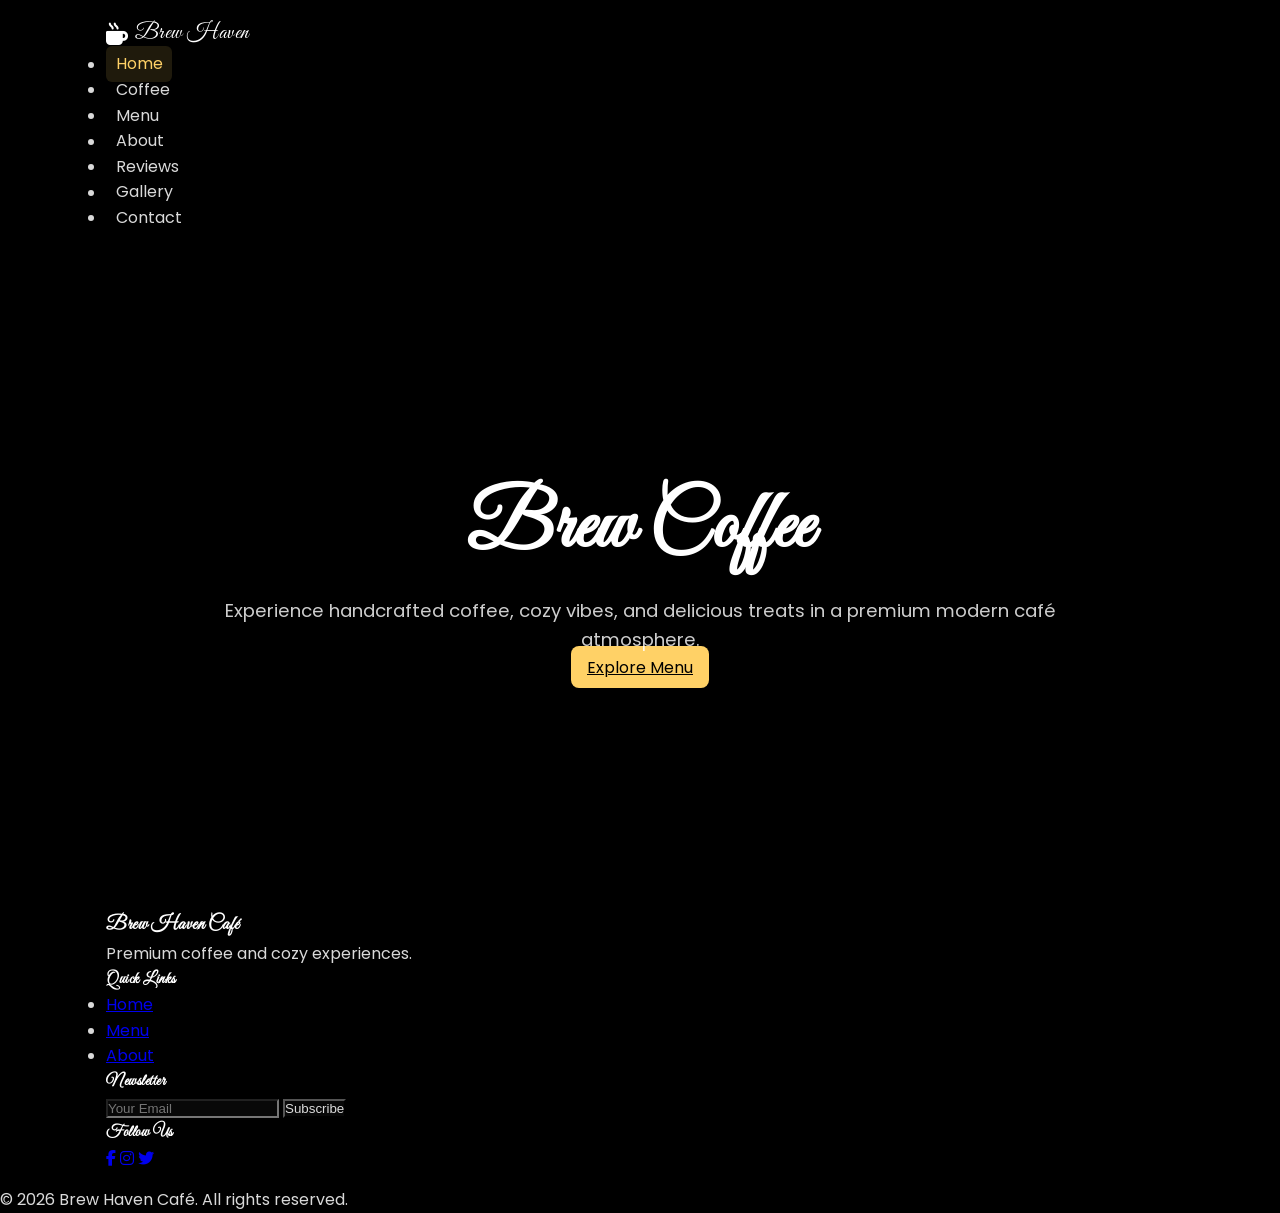
==== index.html.html @ 91c092ed "Add files via upload" ====
<!DOCTYPE html>
<html lang="en">
<head>
  <meta charset="UTF-8" />
  <meta name="viewport" content="width=device-width, initial-scale=1.0" />
  <title>Brew Haven Café</title>

  <!-- Google Fonts -->
  <link rel="preconnect" href="https://fonts.googleapis.com">
  <link rel="preconnect" href="https://fonts.gstatic.com" crossorigin>
  <link href="https://fonts.googleapis.com/css2?family=Poppins:wght@300;400;500;600;700&display=swap" rel="stylesheet">

  <!-- Aesthetic script font for headings/logo -->
  <link href="https://fonts.googleapis.com/css2?family=Great+Vibes&display=swap" rel="stylesheet">

  <!-- Font Awesome -->
  <link rel="stylesheet"
    href="https://cdnjs.cloudflare.com/ajax/libs/font-awesome/6.5.1/css/all.min.css" />

  <link rel="stylesheet" href="style.css" />
  <style>
    /* Core page styling for readability and accessibility */
    :root{
      --bg:#000;
      --muted:rgba(255,255,255,0.85);
      --panel:rgba(255,255,255,0.03);
      --accent:#ffd166;
      --max-width:1100px;
    }

    html { font-size:16px; }

    body {
      background: var(--bg);
      color: var(--muted);
      font-family: 'Poppins', system-ui, -apple-system, 'Segoe UI', Roboto, 'Helvetica Neue', Arial;
      line-height: 1.6;
      -webkit-font-smoothing: antialiased;
      -moz-osx-font-smoothing: grayscale;
      margin:0;
    }

    /* Layout container */
    .container { max-width: var(--max-width); margin:0 auto; padding:1rem; }

    /* Make sections transparent so the black shows through, but add subtle panels */
    .section,
    .header,
    .footer { background: transparent; }

    /* Centered hero layout */
    .hero {
      min-height: 72vh;
      display: flex;
      align-items: center;
      justify-content: center;
      text-align: center;
      padding: 2rem 1rem;
      position: relative;
      overflow: hidden;
    }

    .hero .hero-content { z-index: 3; max-width: 900px; }
    .hero-title{font-size:clamp(2.4rem,6.5vw,5rem);margin:.2rem 0}
    .hero p{font-size:clamp(1rem,2.2vw,1.15rem);opacity:.95}

    /* Buttons */
    .btn {
      background-color: var(--accent);
      color: #000;
      padding: 0.6rem 1rem;
      border-radius: 8px;
      border: none;
      cursor: pointer;
      transition: transform .12s ease, box-shadow .12s ease;
    }
    .btn:hover { transform: translateY(-2px); }

    /* Aesthetic heading and logo font */
    .logo, h1, h2, h3, h4, h5, h6 {
      font-family: 'Great Vibes', 'Poppins', serif;
      letter-spacing: 0.5px;
      color: #fff;
    }

    /* Slightly larger logo styling */
    .logo { font-size: 1.4rem; display:inline-flex; align-items:center; gap:.4rem }

    /* Cards and small panels */
    .coffee-card,
    .menu-card,
    .review-card,
    .reservation-form,
    .newsletter input,
    .newsletter button { background: var(--panel); color: var(--muted); }

    /* Skip link for keyboard users */
    .skip-link{position:absolute;left:-999px;top:auto;width:1px;height:1px;overflow:hidden}
    .skip-link:focus{position:static;left:0;top:0;width:auto;height:auto;padding:.5rem 1rem;background:#fff;color:#000;z-index:9999}

    /* Accessible hidden label */
    .sr-only{position:absolute;width:1px;height:1px;padding:0;margin:-1px;overflow:hidden;clip:rect(0,0,0,0);white-space:nowrap;border:0}

    /* Nav links readability */
    .nav-links a{color:var(--muted);padding:.4rem .6rem;border-radius:6px;text-decoration:none}
    .nav-links a:focus,.nav-links a:hover{background:rgba(255,255,255,0.04);outline:none}

    /* Focus styles */
    :focus-visible{outline:3px solid rgba(255,209,102,.9);outline-offset:3px}

    /* Prefer reduced motion */
    @media (prefers-reduced-motion: reduce){*{transition:none!important}}

    /* Responsive tweaks */
    @media (max-width:700px){.nav-links{display:none}}
    /* Hide/show pages for SPA-style navigation */
    .hidden{display:none!important}
    .nav-links a.active{background:rgba(255,209,102,0.12);color:var(--accent);}
  </style>
</head>

<body>
  <a class="skip-link" href="#home">Skip to content</a>

  <!-- Loader -->
  <div class="loader-wrapper">
    <div class="coffee-loader"></div>
  </div>

  <!-- Navbar -->
  <header class="header">
    <nav class="navbar container" role="navigation" aria-label="Main navigation">
      <div class="logo">
        <i class="fa-solid fa-mug-hot"></i>
        Brew Haven
      </div>

      <ul class="nav-links">
        <li><a href="#home">Home</a></li>
        <li><a href="#featured">Coffee</a></li>
        <li><a href="#menu">Menu</a></li>
        <li><a href="#about">About</a></li>
        <li><a href="#reviews">Reviews</a></li>
        <li><a href="#gallery">Gallery</a></li>
        <li><a href="#contact">Contact</a></li>
      </ul>

      <div class="hamburger">
        <span></span>
        <span></span>
        <span></span>
      </div>
    </nav>
  </header>

  <!-- Hero -->
  <section class="hero" id="home">
    <div class="overlay"></div>

    <!-- Coffee Steam -->
    <div class="steam steam1"></div>
    <div class="steam steam2"></div>
    <div class="steam steam3"></div>

    <div class="hero-content">
      <h1 class="fade-up hero-title">Brew Coffee</h1>
      <p class="fade-up">
        Experience handcrafted coffee, cozy vibes, and delicious treats in a
        premium modern café atmosphere.
      </p>

      <a href="#menu" class="btn fade-up">Explore Menu</a>
    </div>
  </section>

  <!-- Featured Coffee -->
  <section class="featured section" id="featured">
    <div class="container">
      <div class="section-title">
        <h2>Featured Coffees</h2>
        <p>Freshly brewed happiness in every cup.</p>
      </div>

      <div class="coffee-grid">

        <div class="coffee-card reveal">
          <img src="https://images.unsplash.com/photo-1495474472287-4d71bcdd2085?q=80&w=1200&auto=format&fit=crop"
            alt="Latte">
          <div class="coffee-content">
            <h3>Caramel Latte</h3>
            <span>$5.90</span>
            <p>Rich espresso blended with creamy caramel milk.</p>
          </div>
        </div>

        <div class="coffee-card reveal">
          <img src="https://images.unsplash.com/photo-1517701604599-bb29b565090c?q=80&w=1200&auto=format&fit=crop"
            alt="Espresso">
          <div class="coffee-content">
            <h3>Dark Espresso</h3>
            <span>$4.20</span>
            <p>Bold flavor with premium roasted coffee beans.</p>
          </div>
        </div>

        <div class="coffee-card reveal">
          <img src="https://images.unsplash.com/photo-1511920170033-f8396924c348?q=80&w=1200&auto=format&fit=crop"
            alt="Cappuccino">
          <div class="coffee-content">
            <h3>Classic Cappuccino</h3>
            <span>$6.10</span>
            <p>Perfect foam texture with velvety milk richness.</p>
          </div>
        </div>

      </div>
    </div>
  </section>

  <!-- Menu -->
  <section class="menu section" id="menu">
    <div class="container">

      <div class="section-title">
        <h2>Special Menu</h2>
        <p>Crafted with passion and served with love.</p>
      </div>

      <div class="menu-grid">

        <div class="menu-card reveal">
          <h3>Coffee</h3>

          <div class="menu-item">
            <div>
              <h4>Mocha</h4>
              <p>⭐⭐⭐⭐⭐</p>
            </div>
            <span>$5.50</span>
          </div>

          <div class="menu-item">
            <div>
              <h4>Americano</h4>
              <p>⭐⭐⭐⭐</p>
            </div>
            <span>$4.10</span>
          </div>
        </div>

        <div class="menu-card reveal">
          <h3>Desserts</h3>

          <div class="menu-item">
            <div>
              <h4>Chocolate Cake</h4>
              <p>⭐⭐⭐⭐⭐</p>
            </div>
            <span>$7.20</span>
          </div>

          <div class="menu-item">
            <div>
              <h4>Cheesecake</h4>
              <p>⭐⭐⭐⭐</p>
            </div>
            <span>$6.00</span>
          </div>
        </div>

        <div class="menu-card reveal">
          <h3>Cold Drinks</h3>

          <div class="menu-item">
            <div>
              <h4>Iced Latte</h4>
              <p>⭐⭐⭐⭐⭐</p>
            </div>
            <span>$5.30</span>
          </div>

          <div class="menu-item">
            <div>
              <h4>Cold Brew</h4>
              <p>⭐⭐⭐⭐</p>
            </div>
            <span>$4.80</span>
          </div>
        </div>

        <div class="menu-card reveal">
          <h3>Snacks</h3>

          <div class="menu-item">
            <div>
              <h4>French Fries</h4>
              <p>⭐⭐⭐⭐</p>
            </div>
            <span>$3.50</span>
          </div>

          <div class="menu-item">
            <div>
              <h4>Club Sandwich</h4>
              <p>⭐⭐⭐⭐⭐</p>
            </div>
            <span>$6.90</span>
          </div>
        </div>

      </div>
    </div>
  </section>

  <!-- About -->
  <section class="about section" id="about">
    <div class="container about-grid">

      <div class="about-content reveal">
        <h2>Our Café Story</h2>
        <p>
          Brew Haven Café was created for coffee lovers seeking comfort,
          creativity, and handcrafted flavors. Every cup tells a story of
          passion and premium coffee culture.
        </p>

        <div class="stats">
          <div class="stat-box">
            <h3 data-target="15">0</h3>
            <p>Years</p>
          </div>

          <div class="stat-box">
            <h3 data-target="2000">0</h3>
            <p>Happy Customers</p>
          </div>

          <div class="stat-box">
            <h3 data-target="45">0</h3>
            <p>Menu Items</p>
          </div>
        </div>
      </div>

      <div class="gallery-mini reveal">
        <img src="https://images.unsplash.com/photo-1509042239860-f550ce710b93?q=80&w=1200&auto=format&fit=crop"
          alt="cafe">
        <img src="https://images.unsplash.com/photo-1521017432531-fbd92d768814?q=80&w=1200&auto=format&fit=crop"
          alt="coffee">
      </div>

    </div>
  </section>

  <!-- Reviews -->
  <section class="reviews section" id="reviews">
    <div class="container">

      <div class="section-title">
        <h2>Customer Reviews</h2>
        <p>What our lovely customers say.</p>
      </div>

      <div class="review-slider">

        <div class="review-card active">
          <img src="https://randomuser.me/api/portraits/women/44.jpg" alt="">
          <h3>Emily Watson</h3>
          <p>
            “Absolutely loved the ambiance and coffee quality. One of the best
            cafés I've visited.”
          </p>
          <div class="stars">⭐⭐⭐⭐⭐</div>
        </div>

        <div class="review-card">
          <img src="https://randomuser.me/api/portraits/men/32.jpg" alt="">
          <h3>Daniel Smith</h3>
          <p>
            “The desserts were delicious and the environment felt premium and
            relaxing.”
          </p>
          <div class="stars">⭐⭐⭐⭐⭐</div>
        </div>

        <div class="review-card">
          <img src="https://randomuser.me/api/portraits/women/68.jpg" alt="">
          <h3>Sophia Lee</h3>
          <p>
            “Smooth coffee, cozy vibe, and amazing service. Highly recommended!”
          </p>
          <div class="stars">⭐⭐⭐⭐⭐</div>
        </div>

      </div>
    </div>
  </section>

  <!-- Reservation -->
  <section class="reservation section">
    <div class="container">

      <div class="section-title">
        <h2>Book a Table</h2>
        <p>Reserve your cozy corner today.</p>
      </div>

      <form class="reservation-form reveal" aria-label="Reservation form">
        <label class="sr-only">Your Name
          <input type="text" placeholder="Your Name" aria-label="Your name" required>
        </label>

        <label class="sr-only">Email Address
          <input type="email" placeholder="Email Address" aria-label="Email address" required>
        </label>

        <label class="sr-only">Date
          <input type="date" aria-label="Reservation date" required>
        </label>

        <label class="sr-only">Time
          <input type="time" aria-label="Reservation time" required>
        </label>

        <label class="sr-only">Guests
          <input type="number" placeholder="Guests" aria-label="Number of guests" min="1" required>
        </label>

        <button type="submit" class="btn">Reserve Now</button>
      </form>
    </div>
  </section>

  <!-- Gallery -->
  <section class="gallery section" id="gallery">
    <div class="container">

      <div class="section-title">
        <h2>Café Gallery</h2>
        <p>Moments, coffee, and cozy aesthetics.</p>
      </div>

      <div class="gallery-grid">

        <img src="https://images.unsplash.com/photo-1495474472287-4d71bcdd2085?q=80&w=1200&auto=format&fit=crop"
          alt="">

        <img src="https://images.unsplash.com/photo-1517248135467-4c7edcad34c4?q=80&w=1200&auto=format&fit=crop"
          alt="">

        <img src="https://images.unsplash.com/photo-1521017432531-fbd92d768814?q=80&w=1200&auto=format&fit=crop"
          alt="">

        <img src="https://images.unsplash.com/photo-1509042239860-f550ce710b93?q=80&w=1200&auto=format&fit=crop"
          alt="">

        <img src="https://images.unsplash.com/photo-1445116572660-236099ec97a0?q=80&w=1200&auto=format&fit=crop"
          alt="">

        <img src="https://images.unsplash.com/photo-1453614512568-c4024d13c247?q=80&w=1200&auto=format&fit=crop"
          alt="">

      </div>
    </div>
  </section>

  <!-- Contact -->
  <section class="contact section" id="contact">
    <div class="container contact-grid">

      <div class="contact-info reveal">
        <h2>Contact Us</h2>

        <p><i class="fa-solid fa-location-dot"></i> 25 Coffee Street, Downtown</p>

        <p><i class="fa-solid fa-phone"></i> +1 234 567 890</p>

        <p><i class="fa-solid fa-envelope"></i> hello@brewhaven.com</p>

        <p><i class="fa-solid fa-clock"></i> Mon - Sun : 8AM - 11PM</p>
      </div>

      <div class="map-placeholder reveal">
        <h3>Google Maps</h3>
      </div>

    </div>
  </section>

  <!-- Footer -->
  <footer class="footer">
    <div class="container footer-grid">

      <div>
        <h3>Brew Haven Café</h3>
        <p>Premium coffee and cozy experiences.</p>
      </div>

      <div>
        <h4>Quick Links</h4>

        <ul>
          <li><a href="#home">Home</a></li>
          <li><a href="#menu">Menu</a></li>
          <li><a href="#about">About</a></li>
        </ul>
      </div>

      <div>
        <h4>Newsletter</h4>

        <div class="newsletter">
          <input type="email" placeholder="Your Email">
          <button>Subscribe</button>
        </div>
      </div>

      <div>
        <h4>Follow Us</h4>

        <div class="socials">
          <a href="#"><i class="fab fa-facebook-f"></i></a>
          <a href="#"><i class="fab fa-instagram"></i></a>
          <a href="#"><i class="fab fa-twitter"></i></a>
        </div>
      </div>

    </div>

    <p class="copyright">
      © 2026 Brew Haven Café. All rights reserved.
    </p>
  </footer>

  <script src="script.js"></script>
  <script>
    // SPA-like navigation: show/hide sections based on hash
    (function(){
      const navLinks = document.querySelectorAll('.nav-links a');
      const hero = document.getElementById('home');

      function clearActive(){navLinks.forEach(a=>a.classList.remove('active'))}

      function showTarget(target){
        // hide all sections and hero
        document.querySelectorAll('.section, .hero').forEach(el=>el.classList.add('hidden'));

        const el = document.getElementById(target);
        if(el){
          el.classList.remove('hidden');
        } else {
          // fallback to hero
          hero.classList.remove('hidden');
        }
        // update active link
        clearActive();
        const activeLink = document.querySelector(`.nav-links a[href="#${target}"]`);
        if(activeLink) activeLink.classList.add('active');
        // scroll to top for new page
        window.scrollTo({top:0,behavior:'smooth'});
      }

      function handleHash(){
        const hash = location.hash.replace('#','') || 'home';
        showTarget(hash);
      }

      // initialize: hide all sections except hero, then show hash target if present
      document.addEventListener('DOMContentLoaded', ()=>{
        // keep hero visible initially
        document.querySelectorAll('.section').forEach(s=>s.classList.add('hidden'));
        // allow hash to control initial view
        handleHash();
      });

      // respond to hash changes
      window.addEventListener('hashchange', handleHash);

      // make nav links set the hash (default behavior) but ensure active state updates
      navLinks.forEach(a=>a.addEventListener('click', ()=>{
        // let the hashchange handler manage the view
        // small delay to ensure hash is updated
        setTimeout(handleHash,10);
      }));
    })();
  </script>
</body>
</html>
---- style.css ----
* {
  margin: 0;
  padding: 0;
  box-sizing: border-box;
}

html {
  scroll-behavior: smooth;
}
body {
  font-family: "Poppins", sans-serif;
  background: #f7f3ef;
  color: #2b1f1a;
  overflow-x: hidden;
}

img {
  width: 100%;
  display: block;
}

.container {
  width: 90%;
  max-width: 1200px;
  margin: auto;
}

.section {
  padding: 100px 0;
}

.section-title {
  text-align: center;
  margin
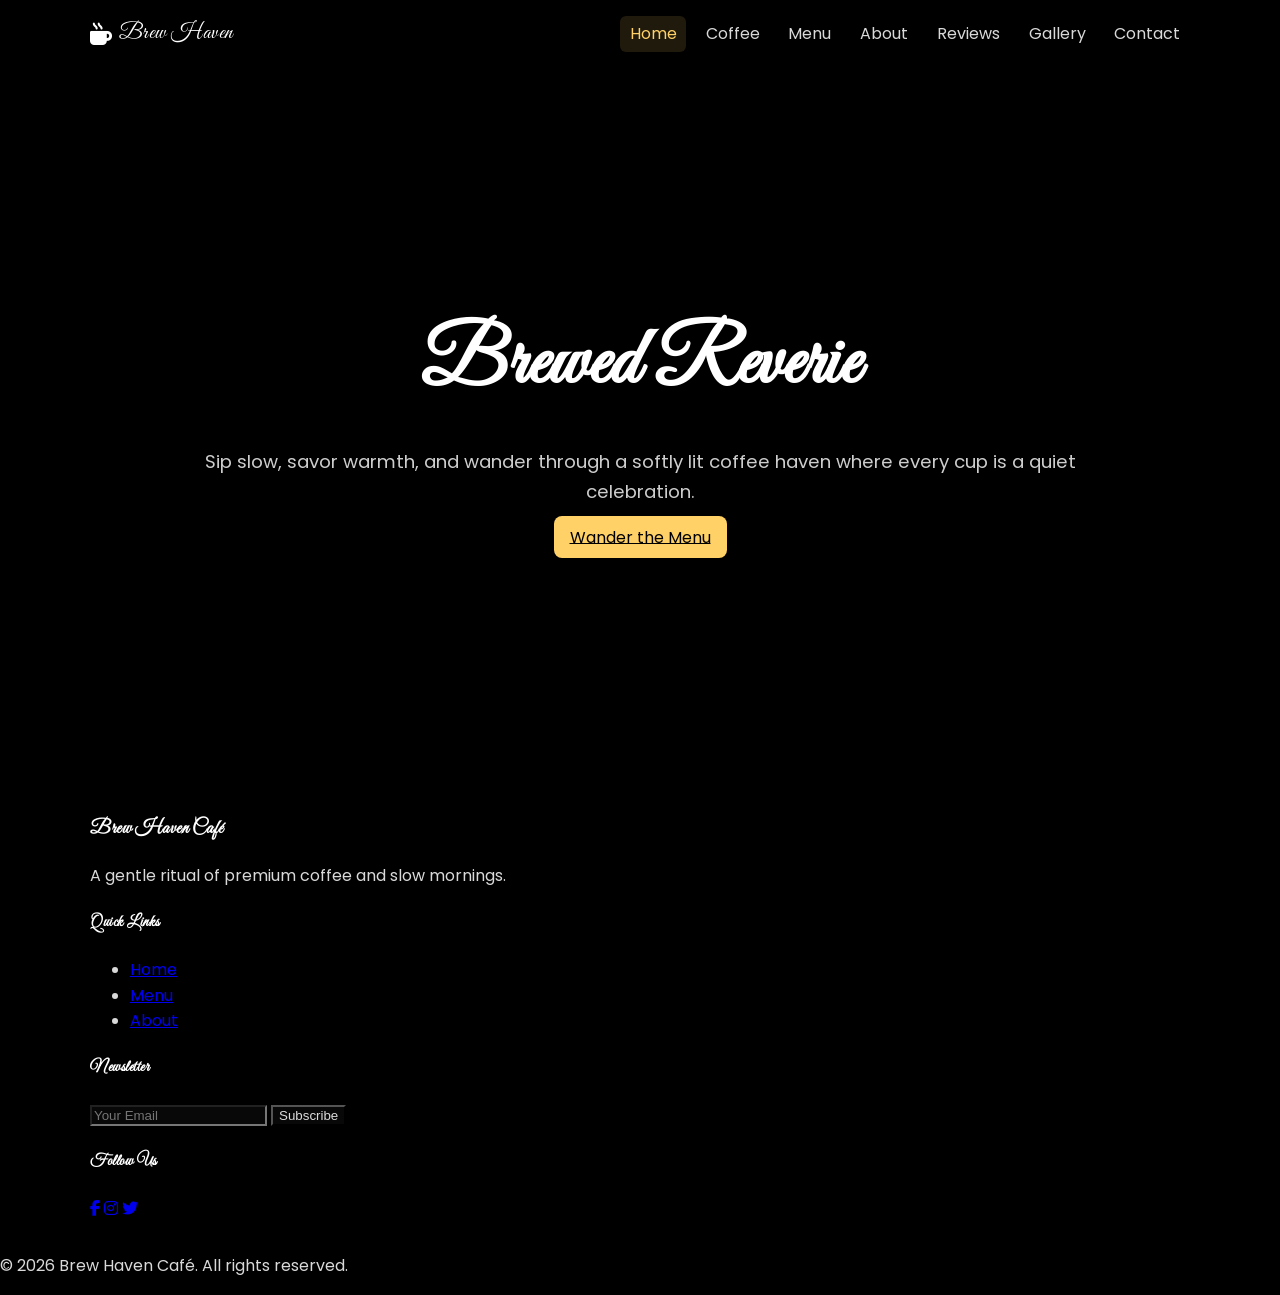
==== commit b82ed1d1: "Add files via upload" ====
--- a/index.html.html
+++ b/index.html.html
@@ -113,6 +113,27 @@
 
     /* Responsive tweaks */
     @media (max-width:700px){.nav-links{display:none}}
+
+    /* Navbar base layout */
+    .navbar { display:flex; align-items:center; justify-content:space-between; gap:1rem; }
+    .nav-links { display:flex; gap:.6rem; list-style:none; margin:0; padding:0; align-items:center; }
+    .nav-links li { list-style:none; }
+
+    /* Hamburger for mobile */
+    .hamburger { display:none; cursor:pointer; width:28px; height:22px; flex-direction:column; justify-content:space-between; }
+    .hamburger span { display:block; height:3px; background:var(--muted); border-radius:3px; }
+
+    /* Mobile nav behavior */
+    @media (max-width:700px) {
+      .hamburger { display:flex; }
+      .nav-links { display:none; }
+      .nav-links.active { display:flex; position:fixed; top:64px; right:16px; background:rgba(0,0,0,0.9); padding:0.8rem; flex-direction:column; gap:0.6rem; border-radius:10px; box-shadow:0 8px 24px rgba(0,0,0,0.6); z-index:1001; opacity:0; transform:translateY(-8px); transition:opacity .18s ease, transform .18s ease; }
+      .nav-links.active.show { opacity:1; transform:translateY(0); }
+      .nav-links a { padding:.6rem 1rem; display:block; }
+      .nav-backdrop { position:fixed; inset:0; background:rgba(0,0,0,0.5); z-index:1000; display:none; opacity:0; transition:opacity .18s ease; }
+      .nav-backdrop.show { display:block; opacity:1; }
+      body.no-scroll { overflow:hidden; }
+    }
     /* Hide/show pages for SPA-style navigation */
     .hidden{display:none!important}
     .nav-links a.active{background:rgba(255,209,102,0.12);color:var(--accent);}
@@ -153,6 +174,8 @@
     </nav>
   </header>
 
+  <div class="nav-backdrop" id="navBackdrop" aria-hidden="true"></div>
+
   <!-- Hero -->
   <section class="hero" id="home">
     <div class="overlay"></div>
@@ -163,13 +186,13 @@
     <div class="steam steam3"></div>
 
     <div class="hero-content">
-      <h1 class="fade-up hero-title">Brew Coffee</h1>
+      <h1 class="fade-up hero-title">Brewed Reverie</h1>
       <p class="fade-up">
-        Experience handcrafted coffee, cozy vibes, and delicious treats in a
-        premium modern café atmosphere.
+        Sip slow, savor warmth, and wander through a softly lit coffee haven
+        where every cup is a quiet celebration.
       </p>
 
-      <a href="#menu" class="btn fade-up">Explore Menu</a>
+      <a href="#menu" class="btn fade-up">Wander the Menu</a>
     </div>
   </section>
 
@@ -178,7 +201,7 @@
     <div class="container">
       <div class="section-title">
         <h2>Featured Coffees</h2>
-        <p>Freshly brewed happiness in every cup.</p>
+        <p>Liquid poetry in every cup, poured with care and calm.</p>
       </div>
 
       <div class="coffee-grid">
@@ -189,7 +212,7 @@
           <div class="coffee-content">
             <h3>Caramel Latte</h3>
             <span>$5.90</span>
-            <p>Rich espresso blended with creamy caramel milk.</p>
+            <p>Soft espresso folded into warm caramel and silky steamed milk.</p>
           </div>
         </div>
 
@@ -199,7 +222,7 @@
           <div class="coffee-content">
             <h3>Dark Espresso</h3>
             <span>$4.20</span>
-            <p>Bold flavor with premium roasted coffee beans.</p>
+            <p>Deep, polished espresso with roasted notes and steady heat.</p>
           </div>
         </div>
 
@@ -209,7 +232,7 @@
           <div class="coffee-content">
             <h3>Classic Cappuccino</h3>
             <span>$6.10</span>
-            <p>Perfect foam texture with velvety milk richness.</p>
+            <p>Creamy foam crowned over rich espresso for a timeless sip.</p>
           </div>
         </div>
 
@@ -222,8 +245,8 @@
     <div class="container">
 
       <div class="section-title">
-        <h2>Special Menu</h2>
-        <p>Crafted with passion and served with love.</p>
+        <h2>Curated Menu</h2>
+        <p>A soft spread of sweet, savory, and comforting favorites.</p>
       </div>
 
       <div class="menu-grid">
@@ -319,9 +342,9 @@
       <div class="about-content reveal">
         <h2>Our Café Story</h2>
         <p>
-          Brew Haven Café was created for coffee lovers seeking comfort,
-          creativity, and handcrafted flavors. Every cup tells a story of
-          passion and premium coffee culture.
+          Brew Haven is a quiet refuge for slow mornings, lingering chats,
+          and handcrafted moments. Every cup is made to feel warm, calm, and
+          beautifully simple.
         </p>
 
         <div class="stats">
@@ -350,6 +373,7 @@
       </div>
 
     </div>
+    </div>
   </section>
 
   <!-- Reviews -->
@@ -358,17 +382,16 @@
 
       <div class="section-title">
         <h2>Customer Reviews</h2>
-        <p>What our lovely customers say.</p>
-      </div>
-
+        <p>Glimpses of the moments our guests cherish.</p>
+      </div>
       <div class="review-slider">
 
         <div class="review-card active">
           <img src="https://randomuser.me/api/portraits/women/44.jpg" alt="">
           <h3>Emily Watson</h3>
           <p>
-            “Absolutely loved the ambiance and coffee quality. One of the best
-            cafés I've visited.”
+            “The ambiance felt like a warm embrace, and every sip was smooth,
+            calm, and beautifully balanced.”
           </p>
           <div class="stars">⭐⭐⭐⭐⭐</div>
         </div>
@@ -377,8 +400,8 @@
           <img src="https://randomuser.me/api/portraits/men/32.jpg" alt="">
           <h3>Daniel Smith</h3>
           <p>
-            “The desserts were delicious and the environment felt premium and
-            relaxing.”
+            “Decadent desserts and a serene atmosphere made this café a true
+            escape from the rush.”
           </p>
           <div class="stars">⭐⭐⭐⭐⭐</div>
         </div>
@@ -387,7 +410,8 @@
           <img src="https://randomuser.me/api/portraits/women/68.jpg" alt="">
           <h3>Sophia Lee</h3>
           <p>
-            “Smooth coffee, cozy vibe, and amazing service. Highly recommended!”
+            “A cozy hideaway with gentle service and coffee that feels both
+            elegant and familiar.”
           </p>
           <div class="stars">⭐⭐⭐⭐⭐</div>
         </div>
@@ -401,8 +425,8 @@
     <div class="container">
 
       <div class="section-title">
-        <h2>Book a Table</h2>
-        <p>Reserve your cozy corner today.</p>
+        <h2>Reserve Your Nook</h2>
+        <p>Save a warm seat and let the day unfold in comfort.</p>
       </div>
 
       <form class="reservation-form reveal" aria-label="Reservation form">
@@ -437,7 +461,7 @@
 
       <div class="section-title">
         <h2>Café Gallery</h2>
-        <p>Moments, coffee, and cozy aesthetics.</p>
+        <p>A soft portrait of coffee, light, and quiet delight.</p>
       </div>
 
       <div class="gallery-grid">
@@ -493,7 +517,7 @@
 
       <div>
         <h3>Brew Haven Café</h3>
-        <p>Premium coffee and cozy experiences.</p>
+        <p>A gentle ritual of premium coffee and slow mornings.</p>
       </div>
 
       <div>
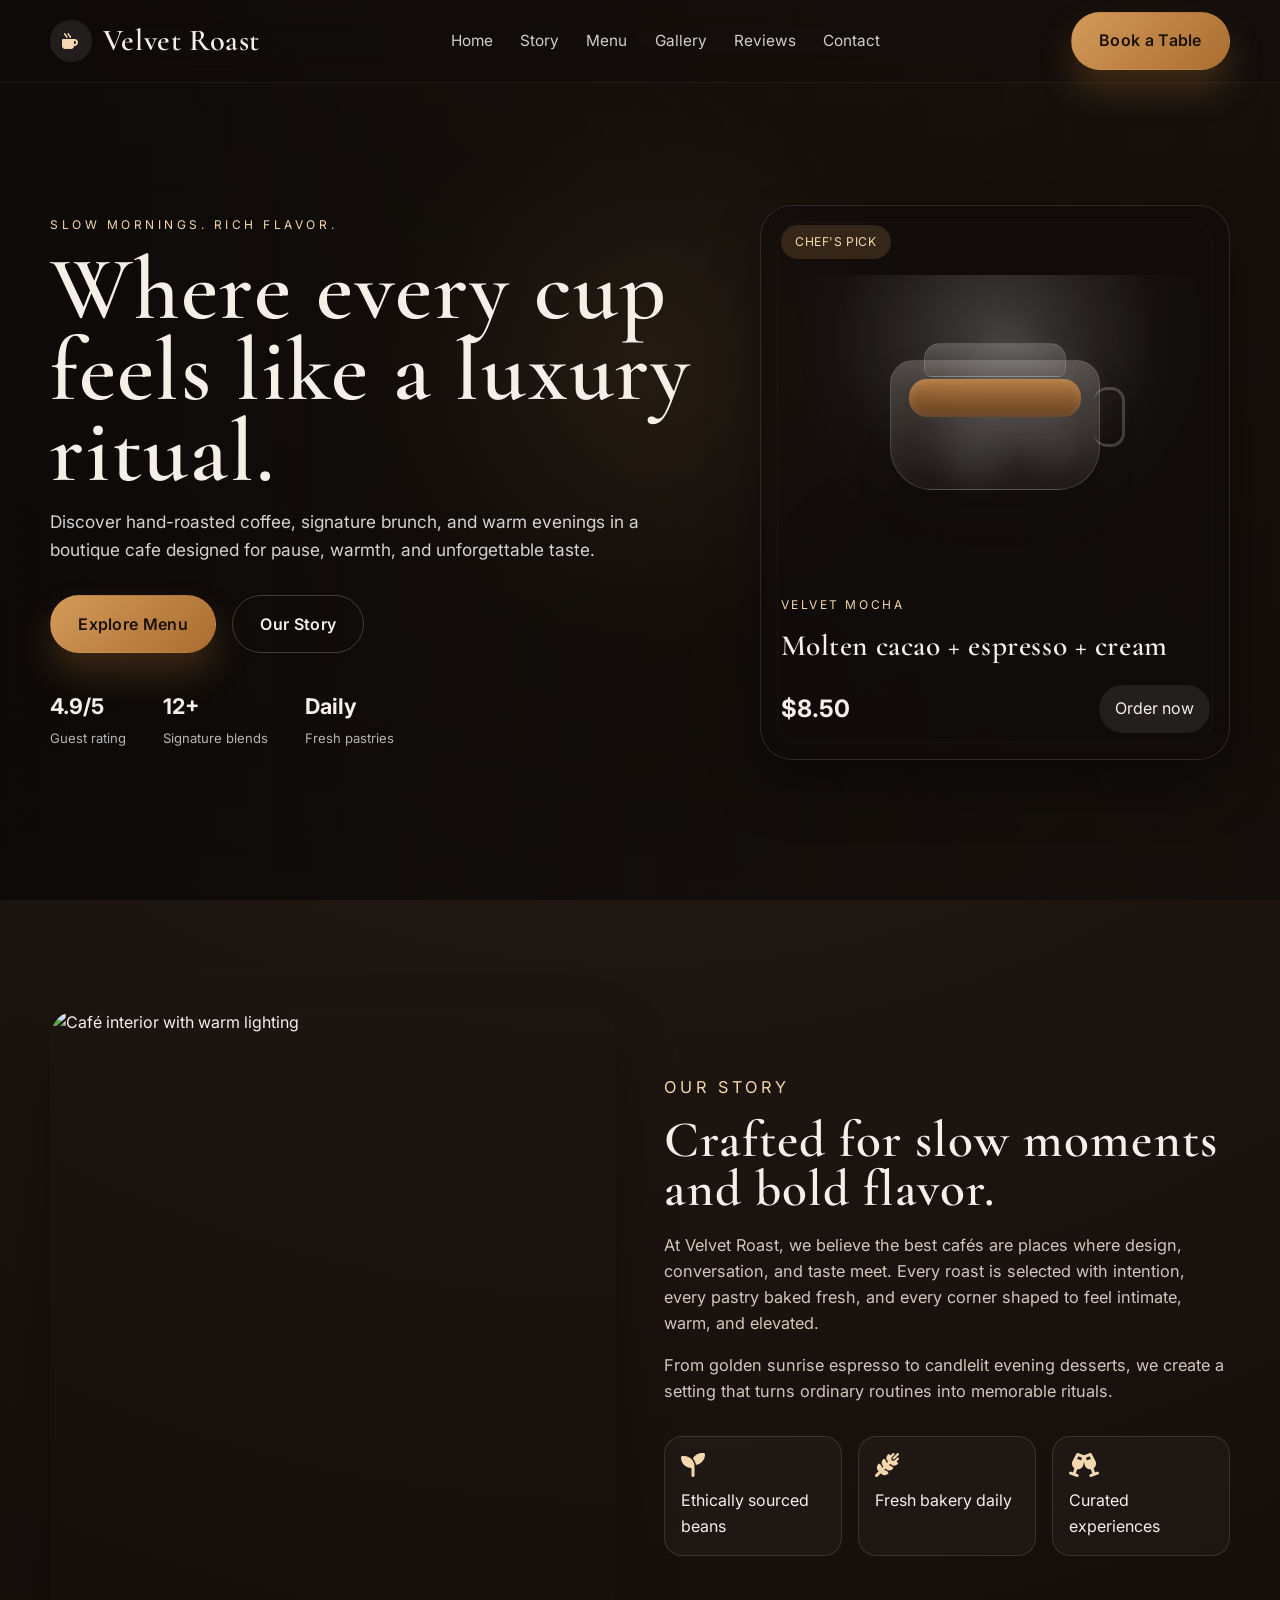
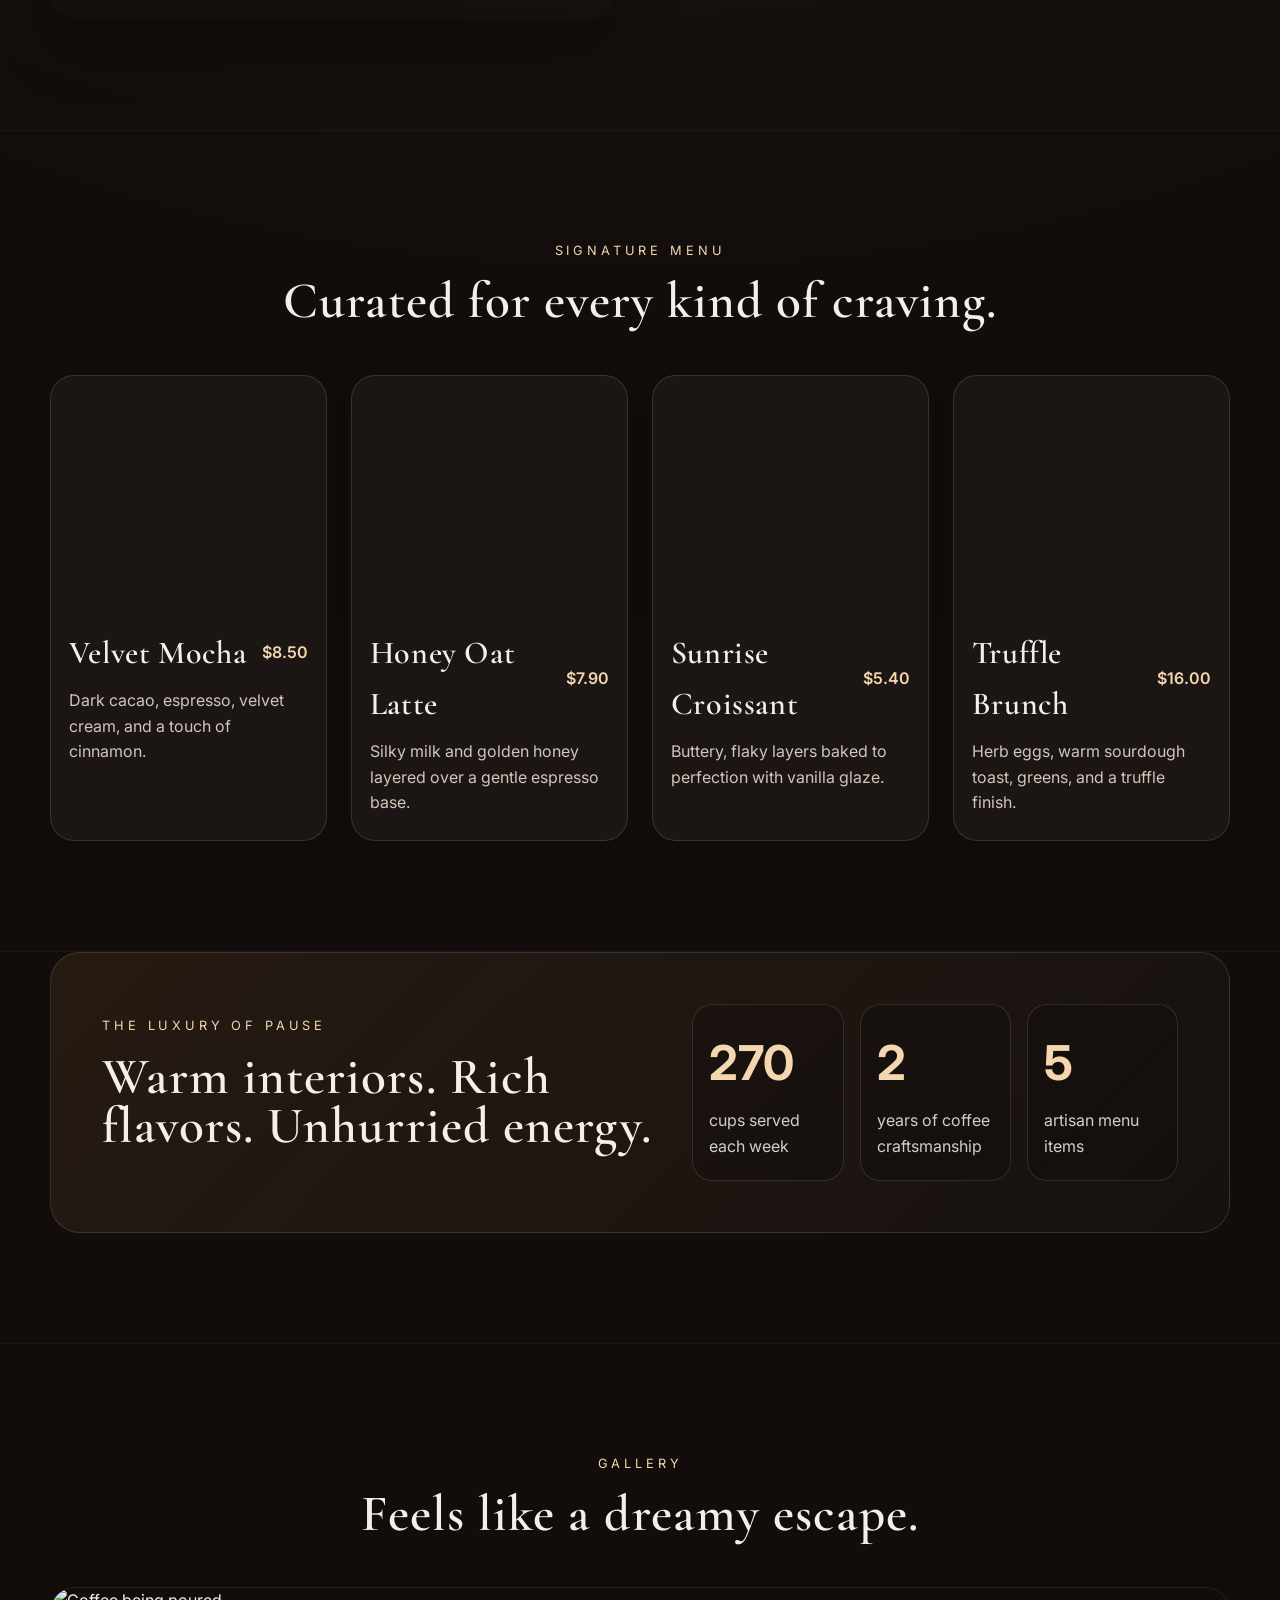
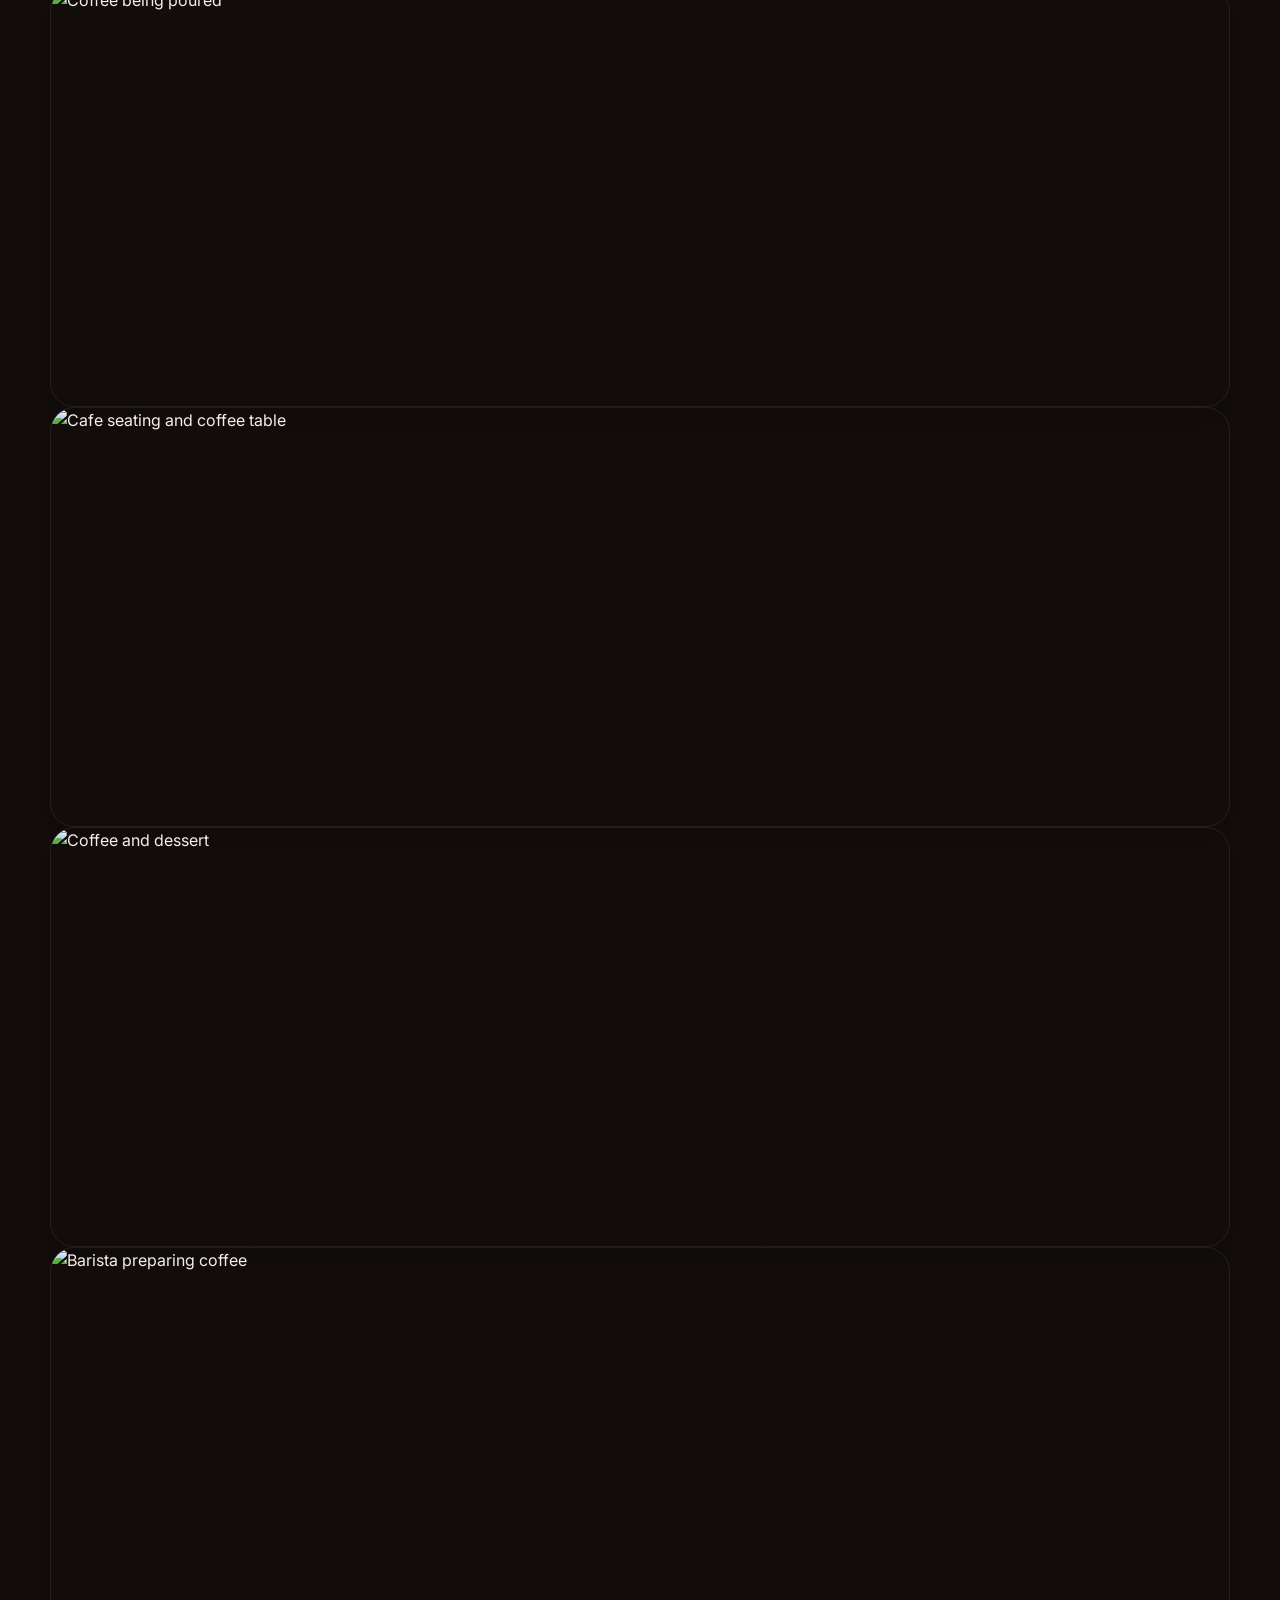
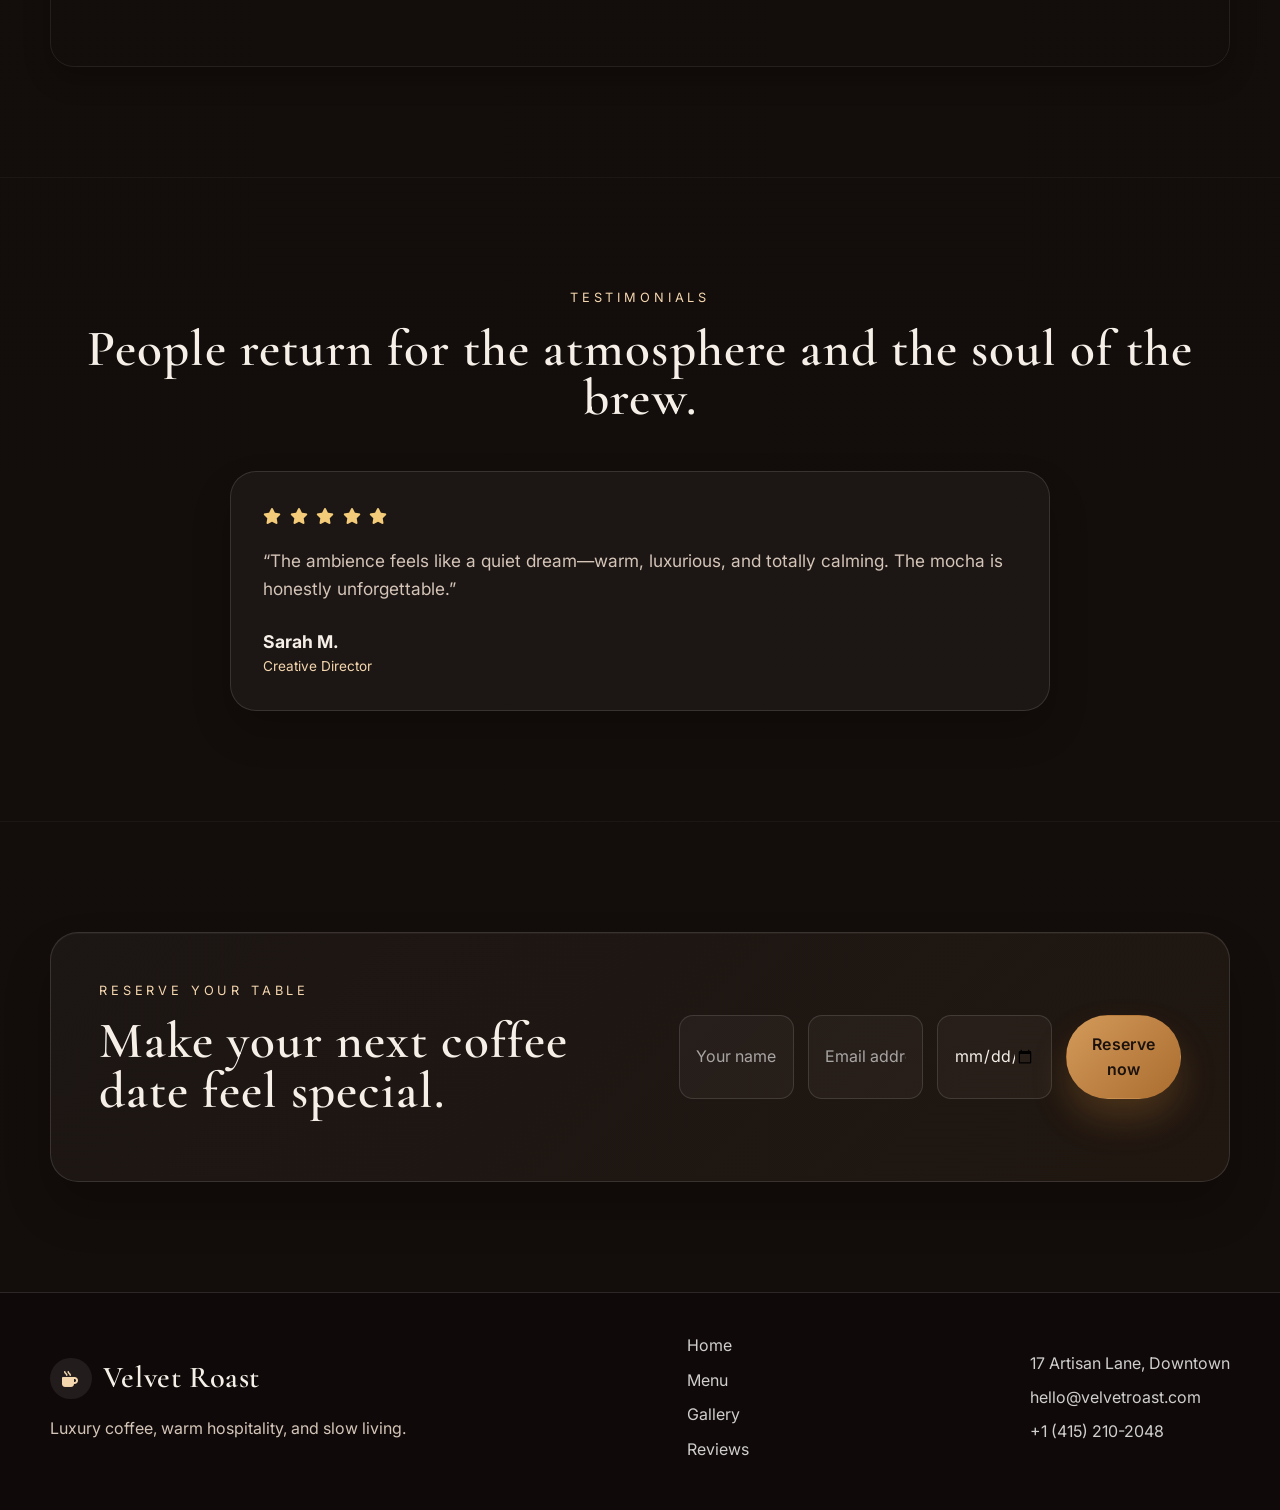
==== commit c7e10691: "Update cafe project" ====
--- a/index.html.html
+++ b/index.html.html
@@ -1,612 +1,368 @@
 <!DOCTYPE html>
 <html lang="en">
-<head>
-  <meta charset="UTF-8" />
-  <meta name="viewport" content="width=device-width, initial-scale=1.0" />
-  <title>Brew Haven Café</title>
-
-  <!-- Google Fonts -->
-  <link rel="preconnect" href="https://fonts.googleapis.com">
-  <link rel="preconnect" href="https://fonts.gstatic.com" crossorigin>
-  <link href="https://fonts.googleapis.com/css2?family=Poppins:wght@300;400;500;600;700&display=swap" rel="stylesheet">
-
-  <!-- Aesthetic script font for headings/logo -->
-  <link href="https://fonts.googleapis.com/css2?family=Great+Vibes&display=swap" rel="stylesheet">
-
-  <!-- Font Awesome -->
-  <link rel="stylesheet"
-    href="https://cdnjs.cloudflare.com/ajax/libs/font-awesome/6.5.1/css/all.min.css" />
-
-  <link rel="stylesheet" href="style.css" />
-  <style>
-    /* Core page styling for readability and accessibility */
-    :root{
-      --bg:#000;
-      --muted:rgba(255,255,255,0.85);
-      --panel:rgba(255,255,255,0.03);
-      --accent:#ffd166;
-      --max-width:1100px;
-    }
-
-    html { font-size:16px; }
-
-    body {
-      background: var(--bg);
-      color: var(--muted);
-      font-family: 'Poppins', system-ui, -apple-system, 'Segoe UI', Roboto, 'Helvetica Neue', Arial;
-      line-height: 1.6;
-      -webkit-font-smoothing: antialiased;
-      -moz-osx-font-smoothing: grayscale;
-      margin:0;
-    }
-
-    /* Layout container */
-    .container { max-width: var(--max-width); margin:0 auto; padding:1rem; }
-
-    /* Make sections transparent so the black shows through, but add subtle panels */
-    .section,
-    .header,
-    .footer { background: transparent; }
-
-    /* Centered hero layout */
-    .hero {
-      min-height: 72vh;
-      display: flex;
-      align-items: center;
-      justify-content: center;
-      text-align: center;
-      padding: 2rem 1rem;
-      position: relative;
-      overflow: hidden;
-    }
-
-    .hero .hero-content { z-index: 3; max-width: 900px; }
-    .hero-title{font-size:clamp(2.4rem,6.5vw,5rem);margin:.2rem 0}
-    .hero p{font-size:clamp(1rem,2.2vw,1.15rem);opacity:.95}
-
-    /* Buttons */
-    .btn {
-      background-color: var(--accent);
-      color: #000;
-      padding: 0.6rem 1rem;
-      border-radius: 8px;
-      border: none;
-      cursor: pointer;
-      transition: transform .12s ease, box-shadow .12s ease;
-    }
-    .btn:hover { transform: translateY(-2px); }
-
-    /* Aesthetic heading and logo font */
-    .logo, h1, h2, h3, h4, h5, h6 {
-      font-family: 'Great Vibes', 'Poppins', serif;
-      letter-spacing: 0.5px;
-      color: #fff;
-    }
-
-    /* Slightly larger logo styling */
-    .logo { font-size: 1.4rem; display:inline-flex; align-items:center; gap:.4rem }
-
-    /* Cards and small panels */
-    .coffee-card,
-    .menu-card,
-    .review-card,
-    .reservation-form,
-    .newsletter input,
-    .newsletter button { background: var(--panel); color: var(--muted); }
-
-    /* Skip link for keyboard users */
-    .skip-link{position:absolute;left:-999px;top:auto;width:1px;height:1px;overflow:hidden}
-    .skip-link:focus{position:static;left:0;top:0;width:auto;height:auto;padding:.5rem 1rem;background:#fff;color:#000;z-index:9999}
-
-    /* Accessible hidden label */
-    .sr-only{position:absolute;width:1px;height:1px;padding:0;margin:-1px;overflow:hidden;clip:rect(0,0,0,0);white-space:nowrap;border:0}
-
-    /* Nav links readability */
-    .nav-links a{color:var(--muted);padding:.4rem .6rem;border-radius:6px;text-decoration:none}
-    .nav-links a:focus,.nav-links a:hover{background:rgba(255,255,255,0.04);outline:none}
-
-    /* Focus styles */
-    :focus-visible{outline:3px solid rgba(255,209,102,.9);outline-offset:3px}
-
-    /* Prefer reduced motion */
-    @media (prefers-reduced-motion: reduce){*{transition:none!important}}
-
-    /* Responsive tweaks */
-    @media (max-width:700px){.nav-links{display:none}}
-
-    /* Navbar base layout */
-    .navbar { display:flex; align-items:center; justify-content:space-between; gap:1rem; }
-    .nav-links { display:flex; gap:.6rem; list-style:none; margin:0; padding:0; align-items:center; }
-    .nav-links li { list-style:none; }
-
-    /* Hamburger for mobile */
-    .hamburger { display:none; cursor:pointer; width:28px; height:22px; flex-direction:column; justify-content:space-between; }
-    .hamburger span { display:block; height:3px; background:var(--muted); border-radius:3px; }
-
-    /* Mobile nav behavior */
-    @media (max-width:700px) {
-      .hamburger { display:flex; }
-      .nav-links { display:none; }
-      .nav-links.active { display:flex; position:fixed; top:64px; right:16px; background:rgba(0,0,0,0.9); padding:0.8rem; flex-direction:column; gap:0.6rem; border-radius:10px; box-shadow:0 8px 24px rgba(0,0,0,0.6); z-index:1001; opacity:0; transform:translateY(-8px); transition:opacity .18s ease, transform .18s ease; }
-      .nav-links.active.show { opacity:1; transform:translateY(0); }
-      .nav-links a { padding:.6rem 1rem; display:block; }
-      .nav-backdrop { position:fixed; inset:0; background:rgba(0,0,0,0.5); z-index:1000; display:none; opacity:0; transition:opacity .18s ease; }
-      .nav-backdrop.show { display:block; opacity:1; }
-      body.no-scroll { overflow:hidden; }
-    }
-    /* Hide/show pages for SPA-style navigation */
-    .hidden{display:none!important}
-    .nav-links a.active{background:rgba(255,209,102,0.12);color:var(--accent);}
-  </style>
-</head>
-
-<body>
-  <a class="skip-link" href="#home">Skip to content</a>
-
-  <!-- Loader -->
-  <div class="loader-wrapper">
-    <div class="coffee-loader"></div>
-  </div>
-
-  <!-- Navbar -->
-  <header class="header">
-    <nav class="navbar container" role="navigation" aria-label="Main navigation">
-      <div class="logo">
-        <i class="fa-solid fa-mug-hot"></i>
-        Brew Haven
+  <head>
+    <meta charset="UTF-8" />
+    <meta name="viewport" content="width=device-width, initial-scale=1.0" />
+    <title>Velvet Roast Cafe</title>
+    <meta
+      name="description"
+      content="Premium cafe experience with artisanal coffee, handcrafted meals, and a warm luxury ambiance."
+    />
+
+    <link rel="preconnect" href="https://fonts.googleapis.com" />
+    <link rel="preconnect" href="https://fonts.gstatic.com" crossorigin />
+    <link
+      href="https://fonts.googleapis.com/css2?family=Cormorant+Garamond:wght@400;500;600;700&family=Inter:wght@400;500;600;700;800&display=swap"
+      rel="stylesheet"
+    />
+    <link
+      rel="stylesheet"
+      href="https://cdnjs.cloudflare.com/ajax/libs/font-awesome/6.5.1/css/all.min.css"
+    />
+    <link rel="stylesheet" href="style.css.css" />
+  </head>
+  <body>
+    <div class="loader-wrapper" aria-live="polite">
+      <div class="loader-ring"></div>
+    </div>
+
+    <header class="site-header">
+      <nav class="navbar container">
+        <div class="brand">
+          <span class="brand-mark"><i class="fa-solid fa-mug-hot"></i></span>
+          <span>Velvet Roast</span>
+        </div>
+
+        <ul class="nav-links">
+          <li><a href="#home">Home</a></li>
+          <li><a href="#story">Story</a></li>
+          <li><a href="#menu">Menu</a></li>
+          <li><a href="#gallery">Gallery</a></li>
+          <li><a href="#reviews">Reviews</a></li>
+          <li><a href="#contact">Contact</a></li>
+        </ul>
+
+        <a href="#reservation" class="btn btn-primary hidden-mobile">Book a Table</a>
+
+        <button class="nav-toggle" aria-label="Toggle menu">
+          <span></span>
+          <span></span>
+          <span></span>
+        </button>
+      </nav>
+    </header>
+
+    <main>
+      <section class="hero" id="home">
+        <div class="hero-overlay"></div>
+        <div class="container hero-inner">
+          <div class="hero-copy reveal">
+            <p class="eyebrow">Slow mornings. Rich flavor.</p>
+            <h1>Where every cup feels like a luxury ritual.</h1>
+            <p class="hero-text">
+              Discover hand-roasted coffee, signature brunch, and warm evenings in a
+              boutique cafe designed for pause, warmth, and unforgettable taste.
+            </p>
+            <div class="hero-actions">
+              <a href="#menu" class="btn btn-primary">Explore Menu</a>
+              <a href="#story" class="btn btn-secondary">Our Story</a>
+            </div>
+            <div class="hero-meta">
+              <div>
+                <strong>4.9/5</strong>
+                <span>Guest rating</span>
+              </div>
+              <div>
+                <strong>12+</strong>
+                <span>Signature blends</span>
+              </div>
+              <div>
+                <strong>Daily</strong>
+                <span>Fresh pastries</span>
+              </div>
+            </div>
+          </div>
+
+          <div class="hero-card reveal">
+            <div class="card-badge">Chef's pick</div>
+            <div class="coffeepot-visual">
+              <div class="steam steam-one"></div>
+              <div class="steam steam-two"></div>
+              <div class="steam steam-three"></div>
+              <div class="cup-glass">
+                <div class="cup-surface"></div>
+              </div>
+            </div>
+            <div class="card-details">
+              <p>Velvet Mocha</p>
+              <h3>Molten cacao + espresso + cream</h3>
+              <div class="price-row">
+                <span>$8.50</span>
+                <button class="mini-btn">Order now</button>
+              </div>
+            </div>
+          </div>
+        </div>
+      </section>
+
+      <section class="story section" id="story">
+        <div class="container story-grid">
+          <div class="story-image reveal">
+            <img
+              src="https://images.unsplash.com/photo-1554118811-1e0d58224f24?q=80&w=1200&auto=format&fit=crop"
+              alt="Café interior with warm lighting"
+            />
+          </div>
+
+          <div class="story-content reveal">
+            <p class="section-kicker">Our story</p>
+            <h2>Crafted for slow moments and bold flavor.</h2>
+            <p>
+              At Velvet Roast, we believe the best cafés are places where design,
+              conversation, and taste meet. Every roast is selected with intention,
+              every pastry baked fresh, and every corner shaped to feel intimate,
+              warm, and elevated.
+            </p>
+            <p>
+              From golden sunrise espresso to candlelit evening desserts, we create a
+              setting that turns ordinary routines into memorable rituals.
+            </p>
+            <div class="story-points">
+              <div>
+                <i class="fa-solid fa-seedling"></i>
+                <span>Ethically sourced beans</span>
+              </div>
+              <div>
+                <i class="fa-solid fa-wheat-awn"></i>
+                <span>Fresh bakery daily</span>
+              </div>
+              <div>
+                <i class="fa-solid fa-champagne-glasses"></i>
+                <span>Curated experiences</span>
+              </div>
+            </div>
+          </div>
+        </div>
+      </section>
+
+      <section class="menu section" id="menu">
+        <div class="container">
+          <div class="section-heading reveal">
+            <p class="section-kicker">Signature menu</p>
+            <h2>Curated for every kind of craving.</h2>
+          </div>
+
+          <div class="menu-grid">
+            <article class="menu-card reveal">
+              <div class="menu-thumb thumb-one"></div>
+              <div class="menu-info">
+                <div class="menu-title-row">
+                  <h3>Velvet Mocha</h3>
+                  <span>$8.50</span>
+                </div>
+                <p>Dark cacao, espresso, velvet cream, and a touch of cinnamon.</p>
+              </div>
+            </article>
+
+            <article class="menu-card reveal">
+              <div class="menu-thumb thumb-two"></div>
+              <div class="menu-info">
+                <div class="menu-title-row">
+                  <h3>Honey Oat Latte</h3>
+                  <span>$7.90</span>
+                </div>
+                <p>Silky milk and golden honey layered over a gentle espresso base.</p>
+              </div>
+            </article>
+
+            <article class="menu-card reveal">
+              <div class="menu-thumb thumb-three"></div>
+              <div class="menu-info">
+                <div class="menu-title-row">
+                  <h3>Sunrise Croissant</h3>
+                  <span>$5.40</span>
+                </div>
+                <p>Buttery, flaky layers baked to perfection with vanilla glaze.</p>
+              </div>
+            </article>
+
+            <article class="menu-card reveal">
+              <div class="menu-thumb thumb-four"></div>
+              <div class="menu-info">
+                <div class="menu-title-row">
+                  <h3>Truffle Brunch</h3>
+                  <span>$16.00</span>
+                </div>
+                <p>Herb eggs, warm sourdough toast, greens, and a truffle finish.</p>
+              </div>
+            </article>
+          </div>
+        </div>
+      </section>
+
+      <section class="experience section">
+        <div class="container experience-inner reveal">
+          <div class="experience-copy">
+            <p class="section-kicker">The luxury of pause</p>
+            <h2>Warm interiors. Rich flavors. Unhurried energy.</h2>
+          </div>
+
+          <div class="experience-stats">
+            <div>
+              <span data-target="1500">0</span>
+              <p>cups served each week</p>
+            </div>
+            <div>
+              <span data-target="8">0</span>
+              <p>years of coffee craftsmanship</p>
+            </div>
+            <div>
+              <span data-target="24">0</span>
+              <p>artisan menu items</p>
+            </div>
+          </div>
+        </div>
+      </section>
+
+      <section class="gallery section" id="gallery">
+        <div class="container">
+          <div class="section-heading reveal">
+            <p class="section-kicker">Gallery</p>
+            <h2>Feels like a dreamy escape.</h2>
+          </div>
+
+          <div class="gallery-grid">
+            <img
+              class="reveal"
+              src="https://images.unsplash.com/photo-1509042239860-f550ce710b93?q=80&w=900&auto=format&fit=crop"
+              alt="Coffee being poured"
+            />
+            <img
+              class="reveal"
+              src="https://images.unsplash.com/photo-1442512595331-e89e73853f31?q=80&w=900&auto=format&fit=crop"
+              alt="Cafe seating and coffee table"
+            />
+            <img
+              class="reveal"
+              src="https://images.unsplash.com/photo-1521017432531-fbd92d768814?q=80&w=900&auto=format&fit=crop"
+              alt="Coffee and dessert"
+            />
+            <img
+              class="reveal"
+              src="https://images.unsplash.com/photo-1497636577773-f1231844b336?q=80&w=900&auto=format&fit=crop"
+              alt="Barista preparing coffee"
+            />
+          </div>
+        </div>
+      </section>
+
+      <section class="reviews section" id="reviews">
+        <div class="container">
+          <div class="section-heading reveal">
+            <p class="section-kicker">Testimonials</p>
+            <h2>People return for the atmosphere and the soul of the brew.</h2>
+          </div>
+
+          <div class="review-slider reveal">
+            <article class="review-card active">
+              <div class="stars">
+                <i class="fa-solid fa-star"></i>
+                <i class="fa-solid fa-star"></i>
+                <i class="fa-solid fa-star"></i>
+                <i class="fa-solid fa-star"></i>
+                <i class="fa-solid fa-star"></i>
+              </div>
+              <p>
+                “The ambience feels like a quiet dream—warm, luxurious, and totally
+                calming. The mocha is honestly unforgettable.”
+              </p>
+              <div class="reviewer">
+                <strong>Sarah M.</strong>
+                <span>Creative Director</span>
+              </div>
+            </article>
+
+            <article class="review-card">
+              <div class="stars">
+                <i class="fa-solid fa-star"></i>
+                <i class="fa-solid fa-star"></i>
+                <i class="fa-solid fa-star"></i>
+                <i class="fa-solid fa-star"></i>
+                <i class="fa-solid fa-star"></i>
+              </div>
+              <p>
+                “Everything is beautifully designed, from the coffee to the pastries.
+                It’s my favorite place for slow brunch dates.”
+              </p>
+              <div class="reviewer">
+                <strong>Daniel R.</strong>
+                <span>Food Blogger</span>
+              </div>
+            </article>
+
+            <article class="review-card">
+              <div class="stars">
+                <i class="fa-solid fa-star"></i>
+                <i class="fa-solid fa-star"></i>
+                <i class="fa-solid fa-star"></i>
+                <i class="fa-solid fa-star"></i>
+                <i class="fa-solid fa-star"></i>
+              </div>
+              <p>
+                “The lighting, music, and service make the whole experience feel premium.
+                You can feel the care in every detail.”
+              </p>
+              <div class="reviewer">
+                <strong>Aisha K.</strong>
+                <span>Brand Strategist</span>
+              </div>
+            </article>
+          </div>
+        </div>
+      </section>
+
+      <section class="reservation section" id="reservation">
+        <div class="container reservation-box reveal">
+          <div>
+            <p class="section-kicker">Reserve your table</p>
+            <h2>Make your next coffee date feel special.</h2>
+          </div>
+
+          <form class="reservation-form">
+            <input type="text" placeholder="Your name" aria-label="Your name" />
+            <input type="email" placeholder="Email address" aria-label="Email address" />
+            <input type="date" aria-label="Reservation date" />
+            <button type="submit" class="btn btn-primary">Reserve now</button>
+          </form>
+        </div>
+      </section>
+    </main>
+
+    <footer class="site-footer" id="contact">
+      <div class="container footer-inner">
+        <div>
+          <div class="brand footer-brand">
+            <span class="brand-mark"><i class="fa-solid fa-mug-hot"></i></span>
+            <span>Velvet Roast</span>
+          </div>
+          <p>Luxury coffee, warm hospitality, and slow living.</p>
+        </div>
+
+        <div class="footer-links">
+          <a href="#home">Home</a>
+          <a href="#menu">Menu</a>
+          <a href="#gallery">Gallery</a>
+          <a href="#reviews">Reviews</a>
+        </div>
+
+        <div class="footer-contact">
+          <p>17 Artisan Lane, Downtown</p>
+          <p>hello@velvetroast.com</p>
+          <p>+1 (415) 210-2048</p>
+        </div>
       </div>
-
-      <ul class="nav-links">
-        <li><a href="#home">Home</a></li>
-        <li><a href="#featured">Coffee</a></li>
-        <li><a href="#menu">Menu</a></li>
-        <li><a href="#about">About</a></li>
-        <li><a href="#reviews">Reviews</a></li>
-        <li><a href="#gallery">Gallery</a></li>
-        <li><a href="#contact">Contact</a></li>
-      </ul>
-
-      <div class="hamburger">
-        <span></span>
-        <span></span>
-        <span></span>
-      </div>
-    </nav>
-  </header>
-
-  <div class="nav-backdrop" id="navBackdrop" aria-hidden="true"></div>
-
-  <!-- Hero -->
-  <section class="hero" id="home">
-    <div class="overlay"></div>
-
-    <!-- Coffee Steam -->
-    <div class="steam steam1"></div>
-    <div class="steam steam2"></div>
-    <div class="steam steam3"></div>
-
-    <div class="hero-content">
-      <h1 class="fade-up hero-title">Brewed Reverie</h1>
-      <p class="fade-up">
-        Sip slow, savor warmth, and wander through a softly lit coffee haven
-        where every cup is a quiet celebration.
-      </p>
-
-      <a href="#menu" class="btn fade-up">Wander the Menu</a>
-    </div>
-  </section>
-
-  <!-- Featured Coffee -->
-  <section class="featured section" id="featured">
-    <div class="container">
-      <div class="section-title">
-        <h2>Featured Coffees</h2>
-        <p>Liquid poetry in every cup, poured with care and calm.</p>
-      </div>
-
-      <div class="coffee-grid">
-
-        <div class="coffee-card reveal">
-          <img src="https://images.unsplash.com/photo-1495474472287-4d71bcdd2085?q=80&w=1200&auto=format&fit=crop"
-            alt="Latte">
-          <div class="coffee-content">
-            <h3>Caramel Latte</h3>
-            <span>$5.90</span>
-            <p>Soft espresso folded into warm caramel and silky steamed milk.</p>
-          </div>
-        </div>
-
-        <div class="coffee-card reveal">
-          <img src="https://images.unsplash.com/photo-1517701604599-bb29b565090c?q=80&w=1200&auto=format&fit=crop"
-            alt="Espresso">
-          <div class="coffee-content">
-            <h3>Dark Espresso</h3>
-            <span>$4.20</span>
-            <p>Deep, polished espresso with roasted notes and steady heat.</p>
-          </div>
-        </div>
-
-        <div class="coffee-card reveal">
-          <img src="https://images.unsplash.com/photo-1511920170033-f8396924c348?q=80&w=1200&auto=format&fit=crop"
-            alt="Cappuccino">
-          <div class="coffee-content">
-            <h3>Classic Cappuccino</h3>
-            <span>$6.10</span>
-            <p>Creamy foam crowned over rich espresso for a timeless sip.</p>
-          </div>
-        </div>
-
-      </div>
-    </div>
-  </section>
-
-  <!-- Menu -->
-  <section class="menu section" id="menu">
-    <div class="container">
-
-      <div class="section-title">
-        <h2>Curated Menu</h2>
-        <p>A soft spread of sweet, savory, and comforting favorites.</p>
-      </div>
-
-      <div class="menu-grid">
-
-        <div class="menu-card reveal">
-          <h3>Coffee</h3>
-
-          <div class="menu-item">
-            <div>
-              <h4>Mocha</h4>
-              <p>⭐⭐⭐⭐⭐</p>
-            </div>
-            <span>$5.50</span>
-          </div>
-
-          <div class="menu-item">
-            <div>
-              <h4>Americano</h4>
-              <p>⭐⭐⭐⭐</p>
-            </div>
-            <span>$4.10</span>
-          </div>
-        </div>
-
-        <div class="menu-card reveal">
-          <h3>Desserts</h3>
-
-          <div class="menu-item">
-            <div>
-              <h4>Chocolate Cake</h4>
-              <p>⭐⭐⭐⭐⭐</p>
-            </div>
-            <span>$7.20</span>
-          </div>
-
-          <div class="menu-item">
-            <div>
-              <h4>Cheesecake</h4>
-              <p>⭐⭐⭐⭐</p>
-            </div>
-            <span>$6.00</span>
-          </div>
-        </div>
-
-        <div class="menu-card reveal">
-          <h3>Cold Drinks</h3>
-
-          <div class="menu-item">
-            <div>
-              <h4>Iced Latte</h4>
-              <p>⭐⭐⭐⭐⭐</p>
-            </div>
-            <span>$5.30</span>
-          </div>
-
-          <div class="menu-item">
-            <div>
-              <h4>Cold Brew</h4>
-              <p>⭐⭐⭐⭐</p>
-            </div>
-            <span>$4.80</span>
-          </div>
-        </div>
-
-        <div class="menu-card reveal">
-          <h3>Snacks</h3>
-
-          <div class="menu-item">
-            <div>
-              <h4>French Fries</h4>
-              <p>⭐⭐⭐⭐</p>
-            </div>
-            <span>$3.50</span>
-          </div>
-
-          <div class="menu-item">
-            <div>
-              <h4>Club Sandwich</h4>
-              <p>⭐⭐⭐⭐⭐</p>
-            </div>
-            <span>$6.90</span>
-          </div>
-        </div>
-
-      </div>
-    </div>
-  </section>
-
-  <!-- About -->
-  <section class="about section" id="about">
-    <div class="container about-grid">
-
-      <div class="about-content reveal">
-        <h2>Our Café Story</h2>
-        <p>
-          Brew Haven is a quiet refuge for slow mornings, lingering chats,
-          and handcrafted moments. Every cup is made to feel warm, calm, and
-          beautifully simple.
-        </p>
-
-        <div class="stats">
-          <div class="stat-box">
-            <h3 data-target="15">0</h3>
-            <p>Years</p>
-          </div>
-
-          <div class="stat-box">
-            <h3 data-target="2000">0</h3>
-            <p>Happy Customers</p>
-          </div>
-
-          <div class="stat-box">
-            <h3 data-target="45">0</h3>
-            <p>Menu Items</p>
-          </div>
-        </div>
-      </div>
-
-      <div class="gallery-mini reveal">
-        <img src="https://images.unsplash.com/photo-1509042239860-f550ce710b93?q=80&w=1200&auto=format&fit=crop"
-          alt="cafe">
-        <img src="https://images.unsplash.com/photo-1521017432531-fbd92d768814?q=80&w=1200&auto=format&fit=crop"
-          alt="coffee">
-      </div>
-
-    </div>
-    </div>
-  </section>
-
-  <!-- Reviews -->
-  <section class="reviews section" id="reviews">
-    <div class="container">
-
-      <div class="section-title">
-        <h2>Customer Reviews</h2>
-        <p>Glimpses of the moments our guests cherish.</p>
-      </div>
-      <div class="review-slider">
-
-        <div class="review-card active">
-          <img src="https://randomuser.me/api/portraits/women/44.jpg" alt="">
-          <h3>Emily Watson</h3>
-          <p>
-            “The ambiance felt like a warm embrace, and every sip was smooth,
-            calm, and beautifully balanced.”
-          </p>
-          <div class="stars">⭐⭐⭐⭐⭐</div>
-        </div>
-
-        <div class="review-card">
-          <img src="https://randomuser.me/api/portraits/men/32.jpg" alt="">
-          <h3>Daniel Smith</h3>
-          <p>
-            “Decadent desserts and a serene atmosphere made this café a true
-            escape from the rush.”
-          </p>
-          <div class="stars">⭐⭐⭐⭐⭐</div>
-        </div>
-
-        <div class="review-card">
-          <img src="https://randomuser.me/api/portraits/women/68.jpg" alt="">
-          <h3>Sophia Lee</h3>
-          <p>
-            “A cozy hideaway with gentle service and coffee that feels both
-            elegant and familiar.”
-          </p>
-          <div class="stars">⭐⭐⭐⭐⭐</div>
-        </div>
-
-      </div>
-    </div>
-  </section>
-
-  <!-- Reservation -->
-  <section class="reservation section">
-    <div class="container">
-
-      <div class="section-title">
-        <h2>Reserve Your Nook</h2>
-        <p>Save a warm seat and let the day unfold in comfort.</p>
-      </div>
-
-      <form class="reservation-form reveal" aria-label="Reservation form">
-        <label class="sr-only">Your Name
-          <input type="text" placeholder="Your Name" aria-label="Your name" required>
-        </label>
-
-        <label class="sr-only">Email Address
-          <input type="email" placeholder="Email Address" aria-label="Email address" required>
-        </label>
-
-        <label class="sr-only">Date
-          <input type="date" aria-label="Reservation date" required>
-        </label>
-
-        <label class="sr-only">Time
-          <input type="time" aria-label="Reservation time" required>
-        </label>
-
-        <label class="sr-only">Guests
-          <input type="number" placeholder="Guests" aria-label="Number of guests" min="1" required>
-        </label>
-
-        <button type="submit" class="btn">Reserve Now</button>
-      </form>
-    </div>
-  </section>
-
-  <!-- Gallery -->
-  <section class="gallery section" id="gallery">
-    <div class="container">
-
-      <div class="section-title">
-        <h2>Café Gallery</h2>
-        <p>A soft portrait of coffee, light, and quiet delight.</p>
-      </div>
-
-      <div class="gallery-grid">
-
-        <img src="https://images.unsplash.com/photo-1495474472287-4d71bcdd2085?q=80&w=1200&auto=format&fit=crop"
-          alt="">
-
-        <img src="https://images.unsplash.com/photo-1517248135467-4c7edcad34c4?q=80&w=1200&auto=format&fit=crop"
-          alt="">
-
-        <img src="https://images.unsplash.com/photo-1521017432531-fbd92d768814?q=80&w=1200&auto=format&fit=crop"
-          alt="">
-
-        <img src="https://images.unsplash.com/photo-1509042239860-f550ce710b93?q=80&w=1200&auto=format&fit=crop"
-          alt="">
-
-        <img src="https://images.unsplash.com/photo-1445116572660-236099ec97a0?q=80&w=1200&auto=format&fit=crop"
-          alt="">
-
-        <img src="https://images.unsplash.com/photo-1453614512568-c4024d13c247?q=80&w=1200&auto=format&fit=crop"
-          alt="">
-
-      </div>
-    </div>
-  </section>
-
-  <!-- Contact -->
-  <section class="contact section" id="contact">
-    <div class="container contact-grid">
-
-      <div class="contact-info reveal">
-        <h2>Contact Us</h2>
-
-        <p><i class="fa-solid fa-location-dot"></i> 25 Coffee Street, Downtown</p>
-
-        <p><i class="fa-solid fa-phone"></i> +1 234 567 890</p>
-
-        <p><i class="fa-solid fa-envelope"></i> hello@brewhaven.com</p>
-
-        <p><i class="fa-solid fa-clock"></i> Mon - Sun : 8AM - 11PM</p>
-      </div>
-
-      <div class="map-placeholder reveal">
-        <h3>Google Maps</h3>
-      </div>
-
-    </div>
-  </section>
-
-  <!-- Footer -->
-  <footer class="footer">
-    <div class="container footer-grid">
-
-      <div>
-        <h3>Brew Haven Café</h3>
-        <p>A gentle ritual of premium coffee and slow mornings.</p>
-      </div>
-
-      <div>
-        <h4>Quick Links</h4>
-
-        <ul>
-          <li><a href="#home">Home</a></li>
-          <li><a href="#menu">Menu</a></li>
-          <li><a href="#about">About</a></li>
-        </ul>
-      </div>
-
-      <div>
-        <h4>Newsletter</h4>
-
-        <div class="newsletter">
-          <input type="email" placeholder="Your Email">
-          <button>Subscribe</button>
-        </div>
-      </div>
-
-      <div>
-        <h4>Follow Us</h4>
-
-        <div class="socials">
-          <a href="#"><i class="fab fa-facebook-f"></i></a>
-          <a href="#"><i class="fab fa-instagram"></i></a>
-          <a href="#"><i class="fab fa-twitter"></i></a>
-        </div>
-      </div>
-
-    </div>
-
-    <p class="copyright">
-      © 2026 Brew Haven Café. All rights reserved.
-    </p>
-  </footer>
-
-  <script src="script.js"></script>
-  <script>
-    // SPA-like navigation: show/hide sections based on hash
-    (function(){
-      const navLinks = document.querySelectorAll('.nav-links a');
-      const hero = document.getElementById('home');
-
-      function clearActive(){navLinks.forEach(a=>a.classList.remove('active'))}
-
-      function showTarget(target){
-        // hide all sections and hero
-        document.querySelectorAll('.section, .hero').forEach(el=>el.classList.add('hidden'));
-
-        const el = document.getElementById(target);
-        if(el){
-          el.classList.remove('hidden');
-        } else {
-          // fallback to hero
-          hero.classList.remove('hidden');
-        }
-        // update active link
-        clearActive();
-        const activeLink = document.querySelector(`.nav-links a[href="#${target}"]`);
-        if(activeLink) activeLink.classList.add('active');
-        // scroll to top for new page
-        window.scrollTo({top:0,behavior:'smooth'});
-      }
-
-      function handleHash(){
-        const hash = location.hash.replace('#','') || 'home';
-        showTarget(hash);
-      }
-
-      // initialize: hide all sections except hero, then show hash target if present
-      document.addEventListener('DOMContentLoaded', ()=>{
-        // keep hero visible initially
-        document.querySelectorAll('.section').forEach(s=>s.classList.add('hidden'));
-        // allow hash to control initial view
-        handleHash();
-      });
-
-      // respond to hash changes
-      window.addEventListener('hashchange', handleHash);
-
-      // make nav links set the hash (default behavior) but ensure active state updates
-      navLinks.forEach(a=>a.addEventListener('click', ()=>{
-        // let the hashchange handler manage the view
-        // small delay to ensure hash is updated
-        setTimeout(handleHash,10);
-      }));
-    })();
-  </script>
-</body>
+    </footer>
+
+    <script src="script.js.js"></script>
+  </body>
 </html>
--- a/style.css.css
+++ b/style.css.css
@@ -0,0 +1,993 @@
+:root {
+  --bg: #120d0b;
+  --bg-soft: #1b1412;
+  --panel: rgba(255, 255, 255, 0.06);
+  --panel-strong: rgba(255, 255, 255, 0.09);
+  --card: #efeae3;
+  --text: #f5efe8;
+  --muted: #d4c5b8;
+  --accent: #d39a5a;
+  --accent-dark: #aa6d2f;
+  --accent-soft: #f5d7af;
+  --line: rgba(255, 255, 255, 0.12);
+  --shadow: rgba(0, 0, 0, 0.28);
+  --container: 1180px;
+}
+
+* {
+  margin: 0;
+  padding: 0;
+  box-sizing: border-box;
+}
+
+html {
+  scroll-behavior: smooth;
+}
+
+body {
+  font-family: "Inter", sans-serif;
+  background:
+    radial-gradient(circle at top, rgba(211, 154, 90, 0.12), transparent 30%),
+    linear-gradient(180deg, #120d0b 0%, #130d0b 100%);
+  color: var(--text);
+  line-height: 1.6;
+  overflow-x: hidden;
+}
+
+body::before {
+  content: "";
+  position: fixed;
+  inset: 0;
+  pointer-events: none;
+  background: linear-gradient(180deg, rgba(255, 255, 255, 0.02), transparent 24%, transparent 76%, rgba(255, 255, 255, 0.02));
+}
+
+body::after {
+  content: "";
+  position: fixed;
+  inset: 0;
+  pointer-events: none;
+  opacity: 0.12;
+  background-image: radial-gradient(rgba(255,255,255,0.18) 0.7px, transparent 0.8px);
+  background-size: 9px 9px;
+  mix-blend-mode: soft-light;
+}
+
+a {
+  text-decoration: none;
+}
+
+img {
+  display: block;
+  width: 100%;
+}
+
+button,
+input {
+  font: inherit;
+}
+
+.container {
+  width: min(var(--container), calc(100% - 2rem));
+  margin: 0 auto;
+}
+
+.section {
+  padding: 110px 0;
+  position: relative;
+}
+
+.section + .section {
+  border-top: 1px solid rgba(255, 255, 255, 0.04);
+}
+
+.section-kicker {
+  font-size: 0.8rem;
+  letter-spacing: 0.24rem;
+  text-transform: uppercase;
+  color: var(--accent-soft);
+  margin-bottom: 1rem;
+}
+
+h1,
+h2,
+h3,
+.brand {
+  font-family: "Cormorant Garamond", serif;
+  font-weight: 600;
+  letter-spacing: 0.02em;
+}
+
+p {
+  color: var(--muted);
+}
+
+.btn {
+  display: inline-flex;
+  align-items: center;
+  justify-content: center;
+  border: 1px solid transparent;
+  border-radius: 999px;
+  padding: 0.95rem 1.7rem;
+  font-weight: 600;
+  letter-spacing: 0.02em;
+  transition: 0.3s ease;
+  cursor: pointer;
+}
+
+.btn:hover {
+  transform: translateY(-2px);
+}
+
+.btn:focus-visible,
+.mini-btn:focus-visible,
+.nav-toggle:focus-visible,
+.nav-links a:focus-visible,
+.reservation-form input:focus-visible {
+  outline: 2px solid var(--accent-soft);
+  outline-offset: 3px;
+}
+
+.btn-primary {
+  background: linear-gradient(135deg, var(--accent), var(--accent-dark));
+  color: #1c120d;
+  box-shadow: 0 20px 35px rgba(166, 109, 47, 0.3);
+}
+
+.btn-primary:hover {
+  box-shadow: 0 28px 40px rgba(166, 109, 47, 0.38);
+}
+
+.btn-secondary {
+  background: transparent;
+  color: var(--text);
+  border-color: rgba(255, 255, 255, 0.2);
+}
+
+.btn-secondary:hover {
+  background: rgba(255, 255, 255, 0.04);
+}
+
+.loader-wrapper {
+  position: fixed;
+  inset: 0;
+  z-index: 9999;
+  display: grid;
+  place-items: center;
+  background: radial-gradient(circle at center, #1e1714, #120d0b 60%);
+  transition: opacity 0.6s ease, visibility 0.6s ease;
+}
+
+.loader-ring {
+  width: 72px;
+  height: 72px;
+  border-radius: 50%;
+  border: 3px solid rgba(255, 255, 255, 0.18);
+  border-top-color: var(--accent-soft);
+  animation: spin 1s linear infinite;
+}
+
+@keyframes spin {
+  to {
+    transform: rotate(360deg);
+  }
+}
+
+.site-header {
+  position: fixed;
+  top: 0;
+  left: 0;
+  width: 100%;
+  z-index: 100;
+  background: rgba(18, 13, 11, 0.38);
+  backdrop-filter: blur(16px);
+  border-bottom: 1px solid rgba(255, 255, 255, 0.06);
+}
+
+.navbar {
+  min-height: 82px;
+  display: flex;
+  align-items: center;
+  justify-content: space-between;
+  gap: 1rem;
+}
+
+.brand {
+  display: inline-flex;
+  align-items: center;
+  gap: 0.7rem;
+  font-size: clamp(1.9rem, 2vw, 2.4rem);
+  color: var(--text);
+}
+
+.brand-mark {
+  width: 2.6rem;
+  height: 2.6rem;
+  display: grid;
+  place-items: center;
+  border-radius: 50%;
+  background: rgba(255, 255, 255, 0.08);
+  color: var(--accent-soft);
+  font-size: 1rem;
+}
+
+.nav-links {
+  display: flex;
+  align-items: center;
+  gap: 1.7rem;
+  list-style: none;
+}
+
+.nav-links a {
+  color: rgba(255, 255, 255, 0.8);
+  font-size: 0.96rem;
+  transition: color 0.25s ease, transform 0.25s ease;
+}
+
+.nav-links a:hover,
+.nav-links a:focus-visible {
+  color: var(--accent-soft);
+  transform: translateY(-1px);
+}
+
+.nav-toggle {
+  display: none;
+  background: transparent;
+  border: 0;
+  width: 44px;
+  height: 44px;
+  padding: 0.6rem;
+  cursor: pointer;
+}
+
+.nav-toggle span {
+  display: block;
+  width: 100%;
+  height: 2px;
+  margin: 6px 0;
+  background: var(--text);
+  border-radius: 30px;
+}
+
+.hero {
+  --pointer-x: 50%;
+  --pointer-y: 46%;
+  position: relative;
+  min-height: 100vh;
+  display: flex;
+  align-items: center;
+  background: url("https://images.unsplash.com/photo-1509042239860-f550ce710b93?q=80&w=1800&auto=format&fit=crop") center/cover no-repeat;
+  overflow: hidden;
+  animation: panBackground 18s ease-in-out infinite alternate;
+}
+
+.hero::before {
+  content: "";
+  position: absolute;
+  inset: -18% -10% -10% -10%;
+  background: radial-gradient(circle at var(--pointer-x) var(--pointer-y), rgba(211, 154, 90, 0.38), transparent 28%);
+  filter: blur(30px);
+  opacity: 0.9;
+  pointer-events: none;
+}
+
+.hero-overlay {
+  position: absolute;
+  inset: 0;
+  background: linear-gradient(90deg, rgba(10, 8, 7, 0.84), rgba(10, 8, 7, 0.52));
+}
+
+.hero-inner {
+  position: relative;
+  z-index: 1;
+  display: grid;
+  grid-template-columns: 1.3fr 0.9fr;
+  gap: 2rem;
+  align-items: center;
+  padding-top: 8rem;
+  padding-bottom: 4rem;
+}
+
+.eyebrow {
+  color: var(--accent-soft);
+  text-transform: uppercase;
+  letter-spacing: 0.22rem;
+  font-size: 0.75rem;
+  margin-bottom: 1rem;
+}
+
+.hero-copy h1 {
+  font-size: clamp(3.5rem, 7vw, 7rem);
+  line-height: 0.9;
+  margin-bottom: 1rem;
+}
+
+.hero-text {
+  max-width: 600px;
+  font-size: 1.08rem;
+  color: rgba(255, 255, 255, 0.82);
+  margin-bottom: 2rem;
+}
+
+.hero-actions {
+  display: flex;
+  flex-wrap: wrap;
+  gap: 1rem;
+  margin-bottom: 2.2rem;
+}
+
+.hero-meta {
+  display: flex;
+  flex-wrap: wrap;
+  gap: 2.3rem;
+}
+
+.hero-meta div {
+  display: flex;
+  flex-direction: column;
+  gap: 0.3rem;
+}
+
+.hero-meta strong {
+  font-size: 1.35rem;
+  color: var(--text);
+}
+
+.hero-meta span {
+  color: rgba(255, 255, 255, 0.7);
+  font-size: 0.82rem;
+}
+
+.hero-card {
+  position: relative;
+  background: rgba(15, 11, 10, 0.5);
+  border: 1px solid rgba(255, 255, 255, 0.12);
+  border-radius: 32px;
+  padding: 1.2rem 1.2rem 1.6rem;
+  box-shadow: 0 30px 50px rgba(0, 0, 0, 0.35);
+  backdrop-filter: blur(10px);
+  transition: transform 0.3s ease, box-shadow 0.3s ease;
+  animation: floatCard 8s ease-in-out infinite;
+}
+
+.hero-card::before {
+  content: "";
+  position: absolute;
+  inset: 1rem;
+  border-radius: 24px;
+  border: 1px solid rgba(255, 255, 255, 0.04);
+  pointer-events: none;
+}
+
+.hero-card:hover {
+  transform: translateY(-6px);
+  box-shadow: 0 36px 60px rgba(0, 0, 0, 0.42);
+}
+
+.card-badge {
+  display: inline-block;
+  background: rgba(211, 154, 90, 0.18);
+  color: var(--accent-soft);
+  font-size: 0.76rem;
+  border-radius: 999px;
+  padding: 0.48rem 0.9rem;
+  margin-bottom: 1rem;
+  letter-spacing: 0.05em;
+  text-transform: uppercase;
+}
+
+.coffeepot-visual {
+  position: relative;
+  height: 300px;
+  display: grid;
+  place-items: center;
+  background: radial-gradient(circle at 50% 20%, rgba(255,255,255,0.2), rgba(255,255,255,0.02) 50%, transparent 70%);
+  border-radius: 22px;
+  margin-bottom: 1.2rem;
+}
+
+.cup-glass {
+  position: relative;
+  width: 210px;
+  height: 130px;
+  border-radius: 24px 24px 42px 42px;
+  background: linear-gradient(180deg, rgba(247, 237, 224, 0.15), rgba(247, 237, 224, 0.03));
+  border: 1px solid rgba(255, 255, 255, 0.16);
+  box-shadow: inset 0 12px 28px rgba(255, 255, 255, 0.08), 0 20px 35px rgba(0, 0, 0, 0.22);
+}
+
+.cup-glass::before {
+  content: "";
+  position: absolute;
+  top: -18px;
+  left: 50%;
+  transform: translateX(-50%);
+  width: 140px;
+  height: 32px;
+  border-radius: 16px 16px 8px 8px;
+  background: linear-gradient(180deg, rgba(255,255,255,0.2), rgba(255,255,255,0.04));
+  border: 1px solid rgba(255,255,255,0.14);
+}
+
+.cup-glass::after {
+  content: "";
+  position: absolute;
+  right: -26px;
+  top: 26px;
+  width: 28px;
+  height: 54px;
+  border-radius: 14px;
+  border: 3px solid rgba(255,255,255,0.2);
+  border-left: none;
+}
+
+.cup-surface {
+  position: absolute;
+  inset: 18px 18px auto 18px;
+  height: 38px;
+  background: linear-gradient(180deg, rgba(186, 126, 65, 0.95), rgba(103, 62, 29, 0.92));
+  border-radius: 18px;
+  box-shadow: inset 0 0 12px rgba(255,255,255,0.12);
+}
+
+.steam {
+  position: absolute;
+  width: 60px;
+  height: 120px;
+  border-radius: 50%;
+  background: rgba(255,255,255,0.07);
+  filter: blur(16px);
+  animation: rise 6s ease-in-out infinite;
+}
+
+.steam-one {
+  left: 38%;
+  top: 30%;
+}
+
+.steam-two {
+  left: 48%;
+  top: 18%;
+  animation-delay: 1.2s;
+}
+
+.steam-three {
+  left: 58%;
+  top: 26%;
+  animation-delay: 2.4s;
+}
+
+@keyframes rise {
+  0% {
+    opacity: 0;
+    transform: translateY(18px) scale(0.8);
+  }
+  30% {
+    opacity: 0.8;
+  }
+  100% {
+    opacity: 0;
+    transform: translateY(-45px) scale(1.2);
+  }
+}
+
+@keyframes floatCard {
+  0%,
+  100% {
+    transform: translateY(0);
+  }
+  50% {
+    transform: translateY(-10px);
+  }
+}
+
+@keyframes fadeUp {
+  from {
+    opacity: 0;
+    transform: translateY(18px);
+  }
+  to {
+    opacity: 1;
+    transform: translateY(0);
+  }
+}
+
+.card-details p {
+  font-size: 0.75rem;
+  color: var(--accent-soft);
+  text-transform: uppercase;
+  letter-spacing: 0.16rem;
+  margin-bottom: 0.5rem;
+}
+
+.card-details h3 {
+  font-size: clamp(1.8rem, 2.3vw, 2.7rem);
+  margin-bottom: 1rem;
+}
+
+.price-row {
+  display: flex;
+  align-items: center;
+  justify-content: space-between;
+  gap: 1rem;
+}
+
+.price-row span {
+  font-size: 1.5rem;
+  color: var(--text);
+  font-weight: 700;
+}
+
+.mini-btn {
+  border: 0;
+  border-radius: 999px;
+  background: rgba(255, 255, 255, 0.08);
+  color: var(--text);
+  padding: 0.7rem 1rem;
+  cursor: pointer;
+  transition: background 0.25s ease, transform 0.25s ease;
+}
+
+.mini-btn:hover {
+  background: rgba(255, 255, 255, 0.14);
+  transform: translateY(-1px);
+}
+
+.story-grid {
+  display: grid;
+  grid-template-columns: 1fr 1fr;
+  align-items: center;
+  gap: 3rem;
+}
+
+.story-image {
+  position: relative;
+  border-radius: 28px;
+  overflow: hidden;
+  box-shadow: 0 26px 60px rgba(0, 0, 0, 0.28);
+}
+
+.story-image img {
+  height: 610px;
+  object-fit: cover;
+  animation: floatImage 14s ease-in-out infinite alternate;
+}
+
+@keyframes floatImage {
+  from {
+    transform: scale(1) translateY(0);
+  }
+  to {
+    transform: scale(1.02) translateY(-8px);
+  }
+}
+
+@keyframes panBackground {
+  0% {
+    background-position: 50% 46%;
+  }
+  100% {
+    background-position: 54% 58%;
+  }
+}
+
+.story-content h2,
+.section-heading h2,
+.experience-copy h2,
+.reservation-box h2 {
+  font-size: clamp(2.5rem, 4vw, 4rem);
+  line-height: 0.96;
+  margin-bottom: 1.1rem;
+}
+
+.story-content p {
+  margin-bottom: 1rem;
+  font-size: 1.02rem;
+}
+
+.story-points {
+  display: grid;
+  grid-template-columns: repeat(3, minmax(0, 1fr));
+  gap: 1rem;
+  margin-top: 2rem;
+}
+
+.story-points div {
+  display: flex;
+  flex-direction: column;
+  gap: 0.7rem;
+  padding: 1rem;
+  border-radius: 18px;
+  background: rgba(255, 255, 255, 0.03);
+  border: 1px solid var(--line);
+}
+
+.story-points i {
+  color: var(--accent-soft);
+  font-size: 1.5rem;
+}
+
+.section-heading {
+  text-align: center;
+  margin-bottom: 3rem;
+}
+
+.menu-grid {
+  display: grid;
+  grid-template-columns: repeat(4, minmax(0, 1fr));
+  gap: 1.5rem;
+}
+
+.menu-card {
+  background: rgba(255, 255, 255, 0.04);
+  border: 1px solid var(--line);
+  border-radius: 24px;
+  overflow: hidden;
+  transition: transform 0.3s ease, border-color 0.3s ease, box-shadow 0.3s ease;
+  box-shadow: 0 10px 22px rgba(0, 0, 0, 0.12);
+}
+
+.menu-card:hover {
+  transform: translateY(-8px);
+  border-color: rgba(211, 154, 90, 0.4);
+  box-shadow: 0 22px 42px rgba(0, 0, 0, 0.18);
+}
+
+.menu-thumb {
+  height: 230px;
+  background-size: cover;
+  background-position: center;
+}
+
+.thumb-one {
+  background-image: url("https://images.unsplash.com/photo-1517701604599-bb29b565090c?q=80&w=900&auto=format&fit=crop");
+}
+
+.thumb-two {
+  background-image: url("https://images.unsplash.com/photo-1497636577773-f1231844b336?q=80&w=900&auto=format&fit=crop");
+}
+
+.thumb-three {
+  background-image: url("https://images.unsplash.com/photo-1509042239860-f550ce710b93?q=80&w=900&auto=format&fit=crop");
+}
+
+.thumb-four {
+  background-image: url("https://images.unsplash.com/photo-1554118811-1e0d58224f24?q=80&w=900&auto=format&fit=crop");
+}
+
+.menu-info {
+  padding: 1.35rem 1.1rem 1.5rem;
+}
+
+.menu-title-row {
+  display: flex;
+  justify-content: space-between;
+  align-items: center;
+  gap: 1rem;
+  margin-bottom: 0.6rem;
+}
+
+.menu-title-row h3 {
+  font-size: 2rem;
+}
+
+.menu-title-row span {
+  color: var(--accent-soft);
+  font-weight: 600;
+}
+
+.experience {
+  padding-top: 0;
+}
+
+.experience-inner {
+  background: linear-gradient(135deg, rgba(211,154,90,0.1), rgba(255,255,255,0.02));
+  border: 1px solid var(--line);
+  border-radius: 30px;
+  padding: clamp(2rem, 4vw, 3.5rem);
+  display: grid;
+  grid-template-columns: 1.15fr 1fr;
+  gap: 2rem;
+  align-items: center;
+}
+
+.experience-stats {
+  display: grid;
+  grid-template-columns: repeat(3, minmax(0, 1fr));
+  gap: 1rem;
+}
+
+.experience-stats div {
+  background: rgba(0, 0, 0, 0.14);
+  border: 1px solid var(--line);
+  border-radius: 20px;
+  padding: 1.25rem 1rem;
+}
+
+.experience-stats span {
+  display: block;
+  color: var(--accent-soft);
+  font-size: clamp(2rem, 4vw, 3rem);
+  font-weight: 700;
+  margin-bottom: 0.4rem;
+}
+
+.experience-stats p {
+  color: rgba(255, 255, 255, 0.8);
+}
+
+.gallery-grid {
+  grid-template-columns: repeat(4, minmax(0, 1fr));
+}
+
+.gallery-grid img {
+  height: 420px;
+  object-fit: cover;
+  border-radius: 24px;
+  transition: transform 0.3s ease, box-shadow 0.3s ease;
+  border: 1px solid rgba(255, 255, 255, 0.08);
+  box-shadow: 0 12px 28px rgba(0, 0, 0, 0.18);
+}
+
+.gallery-grid img:hover {
+  transform: scale(1.02);
+  box-shadow: 0 20px 36px rgba(0, 0, 0, 0.22);
+}
+
+.review-slider {
+  position: relative;
+  display: grid;
+}
+
+.review-card {
+  display: none;
+  background: rgba(255, 255, 255, 0.04);
+  border: 1px solid var(--line);
+  border-radius: 26px;
+  padding: 2rem;
+  max-width: 820px;
+  margin: 0 auto;
+  box-shadow: 0 20px 40px rgba(0, 0, 0, 0.16);
+}
+
+.review-card.active {
+  display: block;
+}
+
+.stars {
+  color: #f4cb79;
+  margin-bottom: 1.1rem;
+  letter-spacing: 0.14rem;
+}
+
+.review-card p {
+  font-size: 1.08rem;
+  margin-bottom: 1.6rem;
+}
+
+.reviewer {
+  display: flex;
+  flex-direction: column;
+}
+
+.reviewer strong {
+  font-size: 1.1rem;
+  color: var(--text);
+}
+
+.reviewer span {
+  color: var(--accent-soft);
+  font-size: 0.85rem;
+}
+
+.reservation-box {
+  background: linear-gradient(135deg, rgba(255,255,255,0.04), rgba(211,154,90,0.07));
+  border: 1px solid var(--line);
+  border-radius: 28px;
+  padding: clamp(1.8rem, 4vw, 3rem);
+  display: flex;
+  align-items: center;
+  justify-content: space-between;
+  gap: 2rem;
+  box-shadow: inset 0 1px 0 rgba(255, 255, 255, 0.04), 0 26px 48px rgba(0, 0, 0, 0.18);
+}
+
+.reservation-form {
+  display: grid;
+  grid-template-columns: repeat(4, minmax(0, 1fr));
+  gap: 0.9rem;
+  width: min(760px, 100%);
+}
+
+.reservation-form input {
+  background: rgba(255, 255, 255, 0.04);
+  border: 1px solid var(--line);
+  color: var(--text);
+  border-radius: 14px;
+  padding: 0.95rem 1rem;
+  outline: none;
+  transition: border-color 0.25s ease, background 0.25s ease, box-shadow 0.25s ease;
+}
+
+.reservation-form input:focus {
+  border-color: rgba(211, 154, 90, 0.8);
+  background: rgba(255, 255, 255, 0.06);
+  box-shadow: 0 0 0 4px rgba(211, 154, 90, 0.12);
+}
+
+.reservation-form input::placeholder {
+  color: rgba(255, 255, 255, 0.6);
+}
+
+.site-footer {
+  padding: 2.5rem 0 3rem;
+  border-top: 1px solid var(--line);
+  background: rgba(8, 6, 5, 0.3);
+}
+
+.footer-inner {
+  display: flex;
+  justify-content: space-between;
+  gap: 2rem;
+  align-items: center;
+  flex-wrap: wrap;
+}
+
+.footer-brand {
+  margin-bottom: 0.8rem;
+}
+
+.footer-links,
+.footer-contact {
+  display: flex;
+  flex-direction: column;
+  gap: 0.55rem;
+}
+
+.footer-links a,
+.footer-contact p {
+  color: rgba(255,255,255,0.8);
+}
+
+.footer-links a:hover {
+  color: var(--accent-soft);
+}
+
+.hidden-mobile {
+  display: inline-flex;
+}
+
+.reveal {
+  opacity: 0;
+  transform: translateY(28px);
+  transition: opacity 0.8s ease, transform 0.8s ease;
+}
+
+.reveal.visible {
+  opacity: 1;
+  transform: translateY(0);
+}
+
+.hero-copy > * {
+  animation: fadeUp 0.8s ease-out both;
+}
+
+.hero-copy > *:nth-child(2) {
+  animation-delay: 0.08s;
+}
+
+.hero-copy > *:nth-child(3) {
+  animation-delay: 0.16s;
+}
+
+.hero-copy > *:nth-child(4) {
+  animation-delay: 0.24s;
+}
+
+.hero-copy > *:nth-child(5) {
+  animation-delay: 0.32s;
+}
+
+.section-heading,
+.story-content,
+.experience-copy,
+.reservation-box,
+.gallery-grid,
+.menu-card,
+.review-card {
+  animation: fadeUp 0.9s ease-out both;
+}
+
+.gallery-grid > *:nth-child(2) { animation-delay: 0.12s; }
+.gallery-grid > *:nth-child(3) { animation-delay: 0.2s; }
+.gallery-grid > *:nth-child(4) { animation-delay: 0.28s; }
+
+.menu-card:nth-child(2) { animation-delay: 0.08s; }
+.menu-card:nth-child(3) { animation-delay: 0.16s; }
+.menu-card:nth-child(4) { animation-delay: 0.24s; }
+
+@media (prefers-reduced-motion: reduce) {
+  *,
+  *::before,
+  *::after {
+    animation-duration: 0.01ms !important;
+    animation-iteration-count: 1 !important;
+    transition-duration: 0.01ms !important;
+    scroll-behavior: auto !important;
+  }
+}
+
+@media (max-width: 980px) {
+  .hero-inner,
+  .story-grid,
+  .experience-inner,
+  .reservation-box {
+    grid-template-columns: 1fr;
+    display: grid;
+  }
+
+  .menu-grid {
+    grid-template-columns: repeat(2, minmax(0, 1fr));
+  }
+
+  .gallery-grid {
+    grid-template-columns: repeat(2, minmax(0, 1fr));
+  }
+
+  .reservation-form {
+    grid-template-columns: repeat(2, minmax(0, 1fr));
+  }
+}
+
+@media (max-width: 760px) {
+  .navbar {
+    position: relative;
+  }
+
+  .nav-toggle {
+    display: block;
+  }
+
+  .hidden-mobile {
+    display: none;
+  }
+
+  .nav-links {
+    position: absolute;
+    top: 82px;
+    left: 1rem;
+    right: 1rem;
+    display: none;
+    flex-direction: column;
+    align-items: flex-start;
+    gap: 1rem;
+    padding: 1.2rem;
+    background: rgba(18, 13, 11, 0.94);
+    border: 1px solid var(--line);
+    border-radius: 18px;
+    box-shadow: 0 18px 34px rgba(0, 0, 0, 0.24);
+  }
+
+  .nav-links.active {
+    display: flex;
+  }
+
+  .hero-meta,
+  .story-points,
+  .menu-grid,
+  .experience-stats,
+  .gallery-grid,
+  .reservation-form {
+    grid-template-columns: 1fr;
+    display: grid;
+  }
+
+  .hero-copy h1 {
+    max-width: 12ch;
+  }
+
+  .story-image img,
+  .gallery-grid img {
+    height: 340px;
+  }
+}
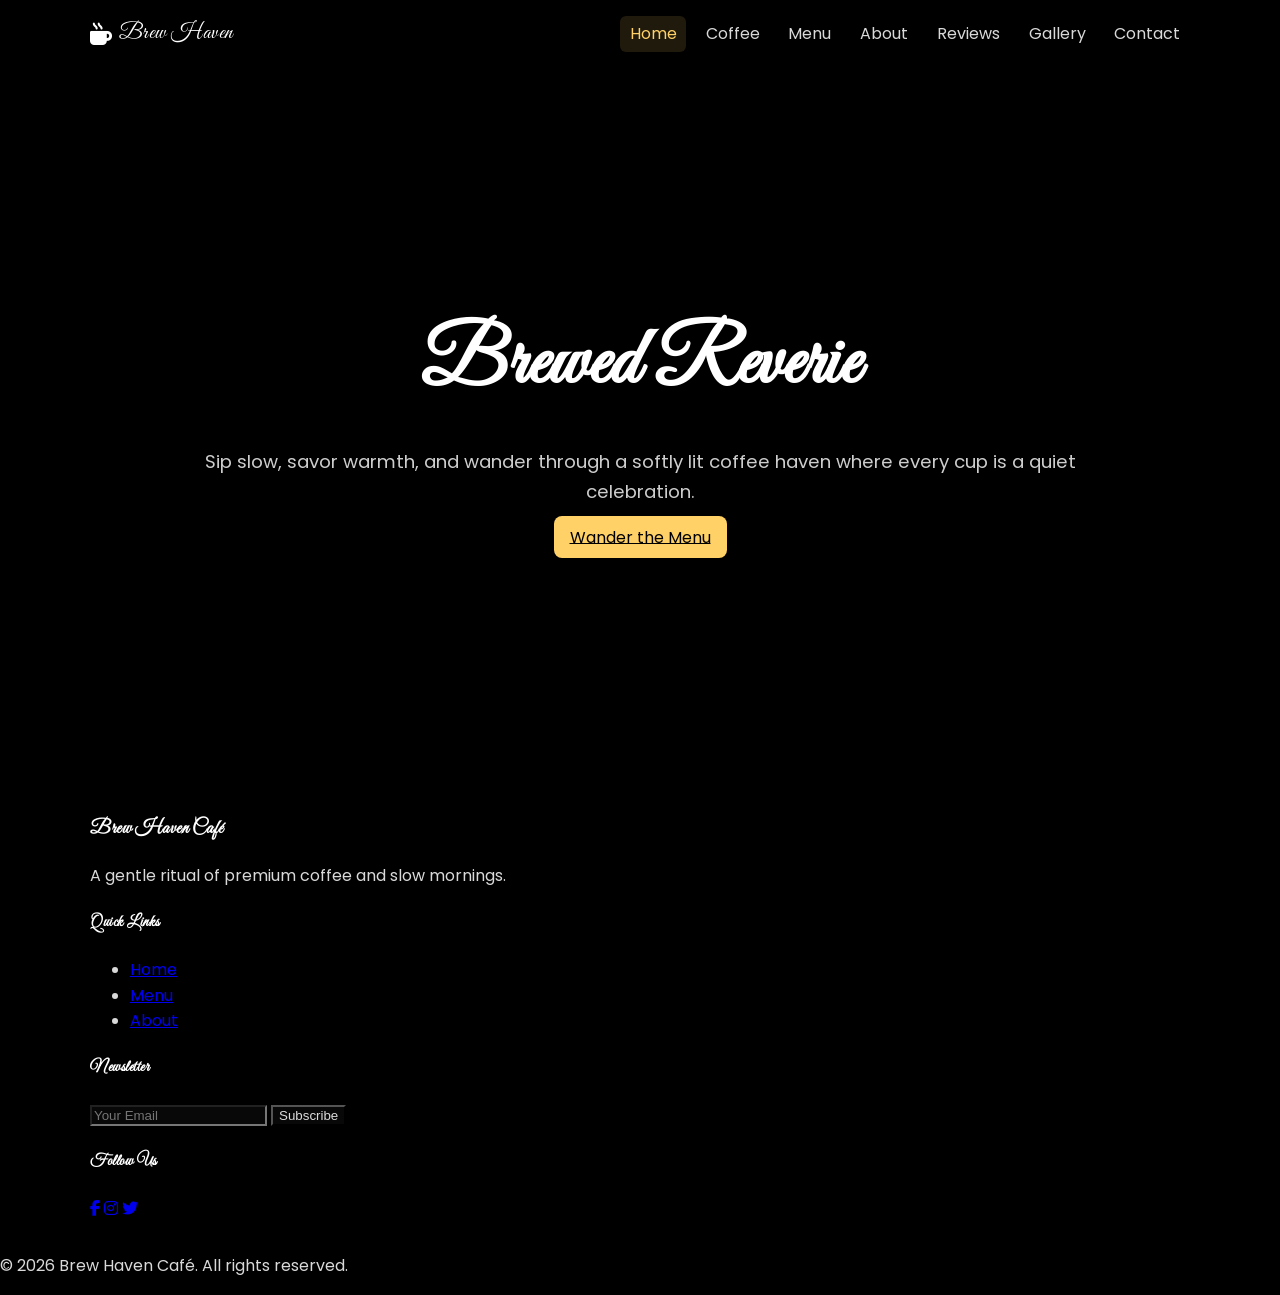
==== commit e1111411: "Update Cafe project" ====
--- a/index.html.html
+++ b/index.html.html
@@ -1,368 +1,612 @@
 <!DOCTYPE html>
 <html lang="en">
-  <head>
-    <meta charset="UTF-8" />
-    <meta name="viewport" content="width=device-width, initial-scale=1.0" />
-    <title>Velvet Roast Cafe</title>
-    <meta
-      name="description"
-      content="Premium cafe experience with artisanal coffee, handcrafted meals, and a warm luxury ambiance."
-    />
-
-    <link rel="preconnect" href="https://fonts.googleapis.com" />
-    <link rel="preconnect" href="https://fonts.gstatic.com" crossorigin />
-    <link
-      href="https://fonts.googleapis.com/css2?family=Cormorant+Garamond:wght@400;500;600;700&family=Inter:wght@400;500;600;700;800&display=swap"
-      rel="stylesheet"
-    />
-    <link
-      rel="stylesheet"
-      href="https://cdnjs.cloudflare.com/ajax/libs/font-awesome/6.5.1/css/all.min.css"
-    />
-    <link rel="stylesheet" href="style.css.css" />
-  </head>
-  <body>
-    <div class="loader-wrapper" aria-live="polite">
-      <div class="loader-ring"></div>
-    </div>
-
-    <header class="site-header">
-      <nav class="navbar container">
-        <div class="brand">
-          <span class="brand-mark"><i class="fa-solid fa-mug-hot"></i></span>
-          <span>Velvet Roast</span>
-        </div>
-
-        <ul class="nav-links">
+<head>
+  <meta charset="UTF-8" />
+  <meta name="viewport" content="width=device-width, initial-scale=1.0" />
+  <title>Brew Haven Café</title>
+
+  <!-- Google Fonts -->
+  <link rel="preconnect" href="https://fonts.googleapis.com">
+  <link rel="preconnect" href="https://fonts.gstatic.com" crossorigin>
+  <link href="https://fonts.googleapis.com/css2?family=Poppins:wght@300;400;500;600;700&display=swap" rel="stylesheet">
+
+  <!-- Aesthetic script font for headings/logo -->
+  <link href="https://fonts.googleapis.com/css2?family=Great+Vibes&display=swap" rel="stylesheet">
+
+  <!-- Font Awesome -->
+  <link rel="stylesheet"
+    href="https://cdnjs.cloudflare.com/ajax/libs/font-awesome/6.5.1/css/all.min.css" />
+
+  <link rel="stylesheet" href="style.css" />
+  <style>
+    /* Core page styling for readability and accessibility */
+    :root{
+      --bg:#000;
+      --muted:rgba(255,255,255,0.85);
+      --panel:rgba(255,255,255,0.03);
+      --accent:#ffd166;
+      --max-width:1100px;
+    }
+
+    html { font-size:16px; }
+
+    body {
+      background: var(--bg);
+      color: var(--muted);
+      font-family: 'Poppins', system-ui, -apple-system, 'Segoe UI', Roboto, 'Helvetica Neue', Arial;
+      line-height: 1.6;
+      -webkit-font-smoothing: antialiased;
+      -moz-osx-font-smoothing: grayscale;
+      margin:0;
+    }
+
+    /* Layout container */
+    .container { max-width: var(--max-width); margin:0 auto; padding:1rem; }
+
+    /* Make sections transparent so the black shows through, but add subtle panels */
+    .section,
+    .header,
+    .footer { background: transparent; }
+
+    /* Centered hero layout */
+    .hero {
+      min-height: 72vh;
+      display: flex;
+      align-items: center;
+      justify-content: center;
+      text-align: center;
+      padding: 2rem 1rem;
+      position: relative;
+      overflow: hidden;
+    }
+
+    .hero .hero-content { z-index: 3; max-width: 900px; }
+    .hero-title{font-size:clamp(2.4rem,6.5vw,5rem);margin:.2rem 0}
+    .hero p{font-size:clamp(1rem,2.2vw,1.15rem);opacity:.95}
+
+    /* Buttons */
+    .btn {
+      background-color: var(--accent);
+      color: #000;
+      padding: 0.6rem 1rem;
+      border-radius: 8px;
+      border: none;
+      cursor: pointer;
+      transition: transform .12s ease, box-shadow .12s ease;
+    }
+    .btn:hover { transform: translateY(-2px); }
+
+    /* Aesthetic heading and logo font */
+    .logo, h1, h2, h3, h4, h5, h6 {
+      font-family: 'Great Vibes', 'Poppins', serif;
+      letter-spacing: 0.5px;
+      color: #fff;
+    }
+
+    /* Slightly larger logo styling */
+    .logo { font-size: 1.4rem; display:inline-flex; align-items:center; gap:.4rem }
+
+    /* Cards and small panels */
+    .coffee-card,
+    .menu-card,
+    .review-card,
+    .reservation-form,
+    .newsletter input,
+    .newsletter button { background: var(--panel); color: var(--muted); }
+
+    /* Skip link for keyboard users */
+    .skip-link{position:absolute;left:-999px;top:auto;width:1px;height:1px;overflow:hidden}
+    .skip-link:focus{position:static;left:0;top:0;width:auto;height:auto;padding:.5rem 1rem;background:#fff;color:#000;z-index:9999}
+
+    /* Accessible hidden label */
+    .sr-only{position:absolute;width:1px;height:1px;padding:0;margin:-1px;overflow:hidden;clip:rect(0,0,0,0);white-space:nowrap;border:0}
+
+    /* Nav links readability */
+    .nav-links a{color:var(--muted);padding:.4rem .6rem;border-radius:6px;text-decoration:none}
+    .nav-links a:focus,.nav-links a:hover{background:rgba(255,255,255,0.04);outline:none}
+
+    /* Focus styles */
+    :focus-visible{outline:3px solid rgba(255,209,102,.9);outline-offset:3px}
+
+    /* Prefer reduced motion */
+    @media (prefers-reduced-motion: reduce){*{transition:none!important}}
+
+    /* Responsive tweaks */
+    @media (max-width:700px){.nav-links{display:none}}
+
+    /* Navbar base layout */
+    .navbar { display:flex; align-items:center; justify-content:space-between; gap:1rem; }
+    .nav-links { display:flex; gap:.6rem; list-style:none; margin:0; padding:0; align-items:center; }
+    .nav-links li { list-style:none; }
+
+    /* Hamburger for mobile */
+    .hamburger { display:none; cursor:pointer; width:28px; height:22px; flex-direction:column; justify-content:space-between; }
+    .hamburger span { display:block; height:3px; background:var(--muted); border-radius:3px; }
+
+    /* Mobile nav behavior */
+    @media (max-width:700px) {
+      .hamburger { display:flex; }
+      .nav-links { display:none; }
+      .nav-links.active { display:flex; position:fixed; top:64px; right:16px; background:rgba(0,0,0,0.9); padding:0.8rem; flex-direction:column; gap:0.6rem; border-radius:10px; box-shadow:0 8px 24px rgba(0,0,0,0.6); z-index:1001; opacity:0; transform:translateY(-8px); transition:opacity .18s ease, transform .18s ease; }
+      .nav-links.active.show { opacity:1; transform:translateY(0); }
+      .nav-links a { padding:.6rem 1rem; display:block; }
+      .nav-backdrop { position:fixed; inset:0; background:rgba(0,0,0,0.5); z-index:1000; display:none; opacity:0; transition:opacity .18s ease; }
+      .nav-backdrop.show { display:block; opacity:1; }
+      body.no-scroll { overflow:hidden; }
+    }
+    /* Hide/show pages for SPA-style navigation */
+    .hidden{display:none!important}
+    .nav-links a.active{background:rgba(255,209,102,0.12);color:var(--accent);}
+  </style>
+</head>
+
+<body>
+  <a class="skip-link" href="#home">Skip to content</a>
+
+  <!-- Loader -->
+  <div class="loader-wrapper">
+    <div class="coffee-loader"></div>
+  </div>
+
+  <!-- Navbar -->
+  <header class="header">
+    <nav class="navbar container" role="navigation" aria-label="Main navigation">
+      <div class="logo">
+        <i class="fa-solid fa-mug-hot"></i>
+        Brew Haven
+      </div>
+
+      <ul class="nav-links">
+        <li><a href="#home">Home</a></li>
+        <li><a href="#featured">Coffee</a></li>
+        <li><a href="#menu">Menu</a></li>
+        <li><a href="#about">About</a></li>
+        <li><a href="#reviews">Reviews</a></li>
+        <li><a href="#gallery">Gallery</a></li>
+        <li><a href="#contact">Contact</a></li>
+      </ul>
+
+      <div class="hamburger">
+        <span></span>
+        <span></span>
+        <span></span>
+      </div>
+    </nav>
+  </header>
+
+  <div class="nav-backdrop" id="navBackdrop" aria-hidden="true"></div>
+
+  <!-- Hero -->
+  <section class="hero" id="home">
+    <div class="overlay"></div>
+
+    <!-- Coffee Steam -->
+    <div class="steam steam1"></div>
+    <div class="steam steam2"></div>
+    <div class="steam steam3"></div>
+
+    <div class="hero-content">
+      <h1 class="fade-up hero-title">Brewed Reverie</h1>
+      <p class="fade-up">
+        Sip slow, savor warmth, and wander through a softly lit coffee haven
+        where every cup is a quiet celebration.
+      </p>
+
+      <a href="#menu" class="btn fade-up">Wander the Menu</a>
+    </div>
+  </section>
+
+  <!-- Featured Coffee -->
+  <section class="featured section" id="featured">
+    <div class="container">
+      <div class="section-title">
+        <h2>Featured Coffees</h2>
+        <p>Liquid poetry in every cup, poured with care and calm.</p>
+      </div>
+
+      <div class="coffee-grid">
+
+        <div class="coffee-card reveal">
+          <img src="https://images.unsplash.com/photo-1495474472287-4d71bcdd2085?q=80&w=1200&auto=format&fit=crop"
+            alt="Latte">
+          <div class="coffee-content">
+            <h3>Caramel Latte</h3>
+            <span>$5.90</span>
+            <p>Soft espresso folded into warm caramel and silky steamed milk.</p>
+          </div>
+        </div>
+
+        <div class="coffee-card reveal">
+          <img src="https://images.unsplash.com/photo-1517701604599-bb29b565090c?q=80&w=1200&auto=format&fit=crop"
+            alt="Espresso">
+          <div class="coffee-content">
+            <h3>Dark Espresso</h3>
+            <span>$4.20</span>
+            <p>Deep, polished espresso with roasted notes and steady heat.</p>
+          </div>
+        </div>
+
+        <div class="coffee-card reveal">
+          <img src="https://images.unsplash.com/photo-1511920170033-f8396924c348?q=80&w=1200&auto=format&fit=crop"
+            alt="Cappuccino">
+          <div class="coffee-content">
+            <h3>Classic Cappuccino</h3>
+            <span>$6.10</span>
+            <p>Creamy foam crowned over rich espresso for a timeless sip.</p>
+          </div>
+        </div>
+
+      </div>
+    </div>
+  </section>
+
+  <!-- Menu -->
+  <section class="menu section" id="menu">
+    <div class="container">
+
+      <div class="section-title">
+        <h2>Curated Menu</h2>
+        <p>A soft spread of sweet, savory, and comforting favorites.</p>
+      </div>
+
+      <div class="menu-grid">
+
+        <div class="menu-card reveal">
+          <h3>Coffee</h3>
+
+          <div class="menu-item">
+            <div>
+              <h4>Mocha</h4>
+              <p>⭐⭐⭐⭐⭐</p>
+            </div>
+            <span>$5.50</span>
+          </div>
+
+          <div class="menu-item">
+            <div>
+              <h4>Americano</h4>
+              <p>⭐⭐⭐⭐</p>
+            </div>
+            <span>$4.10</span>
+          </div>
+        </div>
+
+        <div class="menu-card reveal">
+          <h3>Desserts</h3>
+
+          <div class="menu-item">
+            <div>
+              <h4>Chocolate Cake</h4>
+              <p>⭐⭐⭐⭐⭐</p>
+            </div>
+            <span>$7.20</span>
+          </div>
+
+          <div class="menu-item">
+            <div>
+              <h4>Cheesecake</h4>
+              <p>⭐⭐⭐⭐</p>
+            </div>
+            <span>$6.00</span>
+          </div>
+        </div>
+
+        <div class="menu-card reveal">
+          <h3>Cold Drinks</h3>
+
+          <div class="menu-item">
+            <div>
+              <h4>Iced Latte</h4>
+              <p>⭐⭐⭐⭐⭐</p>
+            </div>
+            <span>$5.30</span>
+          </div>
+
+          <div class="menu-item">
+            <div>
+              <h4>Cold Brew</h4>
+              <p>⭐⭐⭐⭐</p>
+            </div>
+            <span>$4.80</span>
+          </div>
+        </div>
+
+        <div class="menu-card reveal">
+          <h3>Snacks</h3>
+
+          <div class="menu-item">
+            <div>
+              <h4>French Fries</h4>
+              <p>⭐⭐⭐⭐</p>
+            </div>
+            <span>$3.50</span>
+          </div>
+
+          <div class="menu-item">
+            <div>
+              <h4>Club Sandwich</h4>
+              <p>⭐⭐⭐⭐⭐</p>
+            </div>
+            <span>$6.90</span>
+          </div>
+        </div>
+
+      </div>
+    </div>
+  </section>
+
+  <!-- About -->
+  <section class="about section" id="about">
+    <div class="container about-grid">
+
+      <div class="about-content reveal">
+        <h2>Our Café Story</h2>
+        <p>
+          Brew Haven is a quiet refuge for slow mornings, lingering chats,
+          and handcrafted moments. Every cup is made to feel warm, calm, and
+          beautifully simple.
+        </p>
+
+        <div class="stats">
+          <div class="stat-box">
+            <h3 data-target="15">0</h3>
+            <p>Years</p>
+          </div>
+
+          <div class="stat-box">
+            <h3 data-target="2000">0</h3>
+            <p>Happy Customers</p>
+          </div>
+
+          <div class="stat-box">
+            <h3 data-target="45">0</h3>
+            <p>Menu Items</p>
+          </div>
+        </div>
+      </div>
+
+      <div class="gallery-mini reveal">
+        <img src="https://images.unsplash.com/photo-1509042239860-f550ce710b93?q=80&w=1200&auto=format&fit=crop"
+          alt="cafe">
+        <img src="https://images.unsplash.com/photo-1521017432531-fbd92d768814?q=80&w=1200&auto=format&fit=crop"
+          alt="coffee">
+      </div>
+
+    </div>
+    </div>
+  </section>
+
+  <!-- Reviews -->
+  <section class="reviews section" id="reviews">
+    <div class="container">
+
+      <div class="section-title">
+        <h2>Customer Reviews</h2>
+        <p>Glimpses of the moments our guests cherish.</p>
+      </div>
+      <div class="review-slider">
+
+        <div class="review-card active">
+          <img src="https://randomuser.me/api/portraits/women/44.jpg" alt="">
+          <h3>Emily Watson</h3>
+          <p>
+            “The ambiance felt like a warm embrace, and every sip was smooth,
+            calm, and beautifully balanced.”
+          </p>
+          <div class="stars">⭐⭐⭐⭐⭐</div>
+        </div>
+
+        <div class="review-card">
+          <img src="https://randomuser.me/api/portraits/men/32.jpg" alt="">
+          <h3>Daniel Smith</h3>
+          <p>
+            “Decadent desserts and a serene atmosphere made this café a true
+            escape from the rush.”
+          </p>
+          <div class="stars">⭐⭐⭐⭐⭐</div>
+        </div>
+
+        <div class="review-card">
+          <img src="https://randomuser.me/api/portraits/women/68.jpg" alt="">
+          <h3>Sophia Lee</h3>
+          <p>
+            “A cozy hideaway with gentle service and coffee that feels both
+            elegant and familiar.”
+          </p>
+          <div class="stars">⭐⭐⭐⭐⭐</div>
+        </div>
+
+      </div>
+    </div>
+  </section>
+
+  <!-- Reservation -->
+  <section class="reservation section">
+    <div class="container">
+
+      <div class="section-title">
+        <h2>Reserve Your Nook</h2>
+        <p>Save a warm seat and let the day unfold in comfort.</p>
+      </div>
+
+      <form class="reservation-form reveal" aria-label="Reservation form">
+        <label class="sr-only">Your Name
+          <input type="text" placeholder="Your Name" aria-label="Your name" required>
+        </label>
+
+        <label class="sr-only">Email Address
+          <input type="email" placeholder="Email Address" aria-label="Email address" required>
+        </label>
+
+        <label class="sr-only">Date
+          <input type="date" aria-label="Reservation date" required>
+        </label>
+
+        <label class="sr-only">Time
+          <input type="time" aria-label="Reservation time" required>
+        </label>
+
+        <label class="sr-only">Guests
+          <input type="number" placeholder="Guests" aria-label="Number of guests" min="1" required>
+        </label>
+
+        <button type="submit" class="btn">Reserve Now</button>
+      </form>
+    </div>
+  </section>
+
+  <!-- Gallery -->
+  <section class="gallery section" id="gallery">
+    <div class="container">
+
+      <div class="section-title">
+        <h2>Café Gallery</h2>
+        <p>A soft portrait of coffee, light, and quiet delight.</p>
+      </div>
+
+      <div class="gallery-grid">
+
+        <img src="https://images.unsplash.com/photo-1495474472287-4d71bcdd2085?q=80&w=1200&auto=format&fit=crop"
+          alt="">
+
+        <img src="https://images.unsplash.com/photo-1517248135467-4c7edcad34c4?q=80&w=1200&auto=format&fit=crop"
+          alt="">
+
+        <img src="https://images.unsplash.com/photo-1521017432531-fbd92d768814?q=80&w=1200&auto=format&fit=crop"
+          alt="">
+
+        <img src="https://images.unsplash.com/photo-1509042239860-f550ce710b93?q=80&w=1200&auto=format&fit=crop"
+          alt="">
+
+        <img src="https://images.unsplash.com/photo-1445116572660-236099ec97a0?q=80&w=1200&auto=format&fit=crop"
+          alt="">
+
+        <img src="https://images.unsplash.com/photo-1453614512568-c4024d13c247?q=80&w=1200&auto=format&fit=crop"
+          alt="">
+
+      </div>
+    </div>
+  </section>
+
+  <!-- Contact -->
+  <section class="contact section" id="contact">
+    <div class="container contact-grid">
+
+      <div class="contact-info reveal">
+        <h2>Contact Us</h2>
+
+        <p><i class="fa-solid fa-location-dot"></i> 25 Coffee Street, Downtown</p>
+
+        <p><i class="fa-solid fa-phone"></i> +1 234 567 890</p>
+
+        <p><i class="fa-solid fa-envelope"></i> hello@brewhaven.com</p>
+
+        <p><i class="fa-solid fa-clock"></i> Mon - Sun : 8AM - 11PM</p>
+      </div>
+
+      <div class="map-placeholder reveal">
+        <h3>Google Maps</h3>
+      </div>
+
+    </div>
+  </section>
+
+  <!-- Footer -->
+  <footer class="footer">
+    <div class="container footer-grid">
+
+      <div>
+        <h3>Brew Haven Café</h3>
+        <p>A gentle ritual of premium coffee and slow mornings.</p>
+      </div>
+
+      <div>
+        <h4>Quick Links</h4>
+
+        <ul>
           <li><a href="#home">Home</a></li>
-          <li><a href="#story">Story</a></li>
           <li><a href="#menu">Menu</a></li>
-          <li><a href="#gallery">Gallery</a></li>
-          <li><a href="#reviews">Reviews</a></li>
-          <li><a href="#contact">Contact</a></li>
+          <li><a href="#about">About</a></li>
         </ul>
-
-        <a href="#reservation" class="btn btn-primary hidden-mobile">Book a Table</a>
-
-        <button class="nav-toggle" aria-label="Toggle menu">
-          <span></span>
-          <span></span>
-          <span></span>
-        </button>
-      </nav>
-    </header>
-
-    <main>
-      <section class="hero" id="home">
-        <div class="hero-overlay"></div>
-        <div class="container hero-inner">
-          <div class="hero-copy reveal">
-            <p class="eyebrow">Slow mornings. Rich flavor.</p>
-            <h1>Where every cup feels like a luxury ritual.</h1>
-            <p class="hero-text">
-              Discover hand-roasted coffee, signature brunch, and warm evenings in a
-              boutique cafe designed for pause, warmth, and unforgettable taste.
-            </p>
-            <div class="hero-actions">
-              <a href="#menu" class="btn btn-primary">Explore Menu</a>
-              <a href="#story" class="btn btn-secondary">Our Story</a>
-            </div>
-            <div class="hero-meta">
-              <div>
-                <strong>4.9/5</strong>
-                <span>Guest rating</span>
-              </div>
-              <div>
-                <strong>12+</strong>
-                <span>Signature blends</span>
-              </div>
-              <div>
-                <strong>Daily</strong>
-                <span>Fresh pastries</span>
-              </div>
-            </div>
-          </div>
-
-          <div class="hero-card reveal">
-            <div class="card-badge">Chef's pick</div>
-            <div class="coffeepot-visual">
-              <div class="steam steam-one"></div>
-              <div class="steam steam-two"></div>
-              <div class="steam steam-three"></div>
-              <div class="cup-glass">
-                <div class="cup-surface"></div>
-              </div>
-            </div>
-            <div class="card-details">
-              <p>Velvet Mocha</p>
-              <h3>Molten cacao + espresso + cream</h3>
-              <div class="price-row">
-                <span>$8.50</span>
-                <button class="mini-btn">Order now</button>
-              </div>
-            </div>
-          </div>
-        </div>
-      </section>
-
-      <section class="story section" id="story">
-        <div class="container story-grid">
-          <div class="story-image reveal">
-            <img
-              src="https://images.unsplash.com/photo-1554118811-1e0d58224f24?q=80&w=1200&auto=format&fit=crop"
-              alt="Café interior with warm lighting"
-            />
-          </div>
-
-          <div class="story-content reveal">
-            <p class="section-kicker">Our story</p>
-            <h2>Crafted for slow moments and bold flavor.</h2>
-            <p>
-              At Velvet Roast, we believe the best cafés are places where design,
-              conversation, and taste meet. Every roast is selected with intention,
-              every pastry baked fresh, and every corner shaped to feel intimate,
-              warm, and elevated.
-            </p>
-            <p>
-              From golden sunrise espresso to candlelit evening desserts, we create a
-              setting that turns ordinary routines into memorable rituals.
-            </p>
-            <div class="story-points">
-              <div>
-                <i class="fa-solid fa-seedling"></i>
-                <span>Ethically sourced beans</span>
-              </div>
-              <div>
-                <i class="fa-solid fa-wheat-awn"></i>
-                <span>Fresh bakery daily</span>
-              </div>
-              <div>
-                <i class="fa-solid fa-champagne-glasses"></i>
-                <span>Curated experiences</span>
-              </div>
-            </div>
-          </div>
-        </div>
-      </section>
-
-      <section class="menu section" id="menu">
-        <div class="container">
-          <div class="section-heading reveal">
-            <p class="section-kicker">Signature menu</p>
-            <h2>Curated for every kind of craving.</h2>
-          </div>
-
-          <div class="menu-grid">
-            <article class="menu-card reveal">
-              <div class="menu-thumb thumb-one"></div>
-              <div class="menu-info">
-                <div class="menu-title-row">
-                  <h3>Velvet Mocha</h3>
-                  <span>$8.50</span>
-                </div>
-                <p>Dark cacao, espresso, velvet cream, and a touch of cinnamon.</p>
-              </div>
-            </article>
-
-            <article class="menu-card reveal">
-              <div class="menu-thumb thumb-two"></div>
-              <div class="menu-info">
-                <div class="menu-title-row">
-                  <h3>Honey Oat Latte</h3>
-                  <span>$7.90</span>
-                </div>
-                <p>Silky milk and golden honey layered over a gentle espresso base.</p>
-              </div>
-            </article>
-
-            <article class="menu-card reveal">
-              <div class="menu-thumb thumb-three"></div>
-              <div class="menu-info">
-                <div class="menu-title-row">
-                  <h3>Sunrise Croissant</h3>
-                  <span>$5.40</span>
-                </div>
-                <p>Buttery, flaky layers baked to perfection with vanilla glaze.</p>
-              </div>
-            </article>
-
-            <article class="menu-card reveal">
-              <div class="menu-thumb thumb-four"></div>
-              <div class="menu-info">
-                <div class="menu-title-row">
-                  <h3>Truffle Brunch</h3>
-                  <span>$16.00</span>
-                </div>
-                <p>Herb eggs, warm sourdough toast, greens, and a truffle finish.</p>
-              </div>
-            </article>
-          </div>
-        </div>
-      </section>
-
-      <section class="experience section">
-        <div class="container experience-inner reveal">
-          <div class="experience-copy">
-            <p class="section-kicker">The luxury of pause</p>
-            <h2>Warm interiors. Rich flavors. Unhurried energy.</h2>
-          </div>
-
-          <div class="experience-stats">
-            <div>
-              <span data-target="1500">0</span>
-              <p>cups served each week</p>
-            </div>
-            <div>
-              <span data-target="8">0</span>
-              <p>years of coffee craftsmanship</p>
-            </div>
-            <div>
-              <span data-target="24">0</span>
-              <p>artisan menu items</p>
-            </div>
-          </div>
-        </div>
-      </section>
-
-      <section class="gallery section" id="gallery">
-        <div class="container">
-          <div class="section-heading reveal">
-            <p class="section-kicker">Gallery</p>
-            <h2>Feels like a dreamy escape.</h2>
-          </div>
-
-          <div class="gallery-grid">
-            <img
-              class="reveal"
-              src="https://images.unsplash.com/photo-1509042239860-f550ce710b93?q=80&w=900&auto=format&fit=crop"
-              alt="Coffee being poured"
-            />
-            <img
-              class="reveal"
-              src="https://images.unsplash.com/photo-1442512595331-e89e73853f31?q=80&w=900&auto=format&fit=crop"
-              alt="Cafe seating and coffee table"
-            />
-            <img
-              class="reveal"
-              src="https://images.unsplash.com/photo-1521017432531-fbd92d768814?q=80&w=900&auto=format&fit=crop"
-              alt="Coffee and dessert"
-            />
-            <img
-              class="reveal"
-              src="https://images.unsplash.com/photo-1497636577773-f1231844b336?q=80&w=900&auto=format&fit=crop"
-              alt="Barista preparing coffee"
-            />
-          </div>
-        </div>
-      </section>
-
-      <section class="reviews section" id="reviews">
-        <div class="container">
-          <div class="section-heading reveal">
-            <p class="section-kicker">Testimonials</p>
-            <h2>People return for the atmosphere and the soul of the brew.</h2>
-          </div>
-
-          <div class="review-slider reveal">
-            <article class="review-card active">
-              <div class="stars">
-                <i class="fa-solid fa-star"></i>
-                <i class="fa-solid fa-star"></i>
-                <i class="fa-solid fa-star"></i>
-                <i class="fa-solid fa-star"></i>
-                <i class="fa-solid fa-star"></i>
-              </div>
-              <p>
-                “The ambience feels like a quiet dream—warm, luxurious, and totally
-                calming. The mocha is honestly unforgettable.”
-              </p>
-              <div class="reviewer">
-                <strong>Sarah M.</strong>
-                <span>Creative Director</span>
-              </div>
-            </article>
-
-            <article class="review-card">
-              <div class="stars">
-                <i class="fa-solid fa-star"></i>
-                <i class="fa-solid fa-star"></i>
-                <i class="fa-solid fa-star"></i>
-                <i class="fa-solid fa-star"></i>
-                <i class="fa-solid fa-star"></i>
-              </div>
-              <p>
-                “Everything is beautifully designed, from the coffee to the pastries.
-                It’s my favorite place for slow brunch dates.”
-              </p>
-              <div class="reviewer">
-                <strong>Daniel R.</strong>
-                <span>Food Blogger</span>
-              </div>
-            </article>
-
-            <article class="review-card">
-              <div class="stars">
-                <i class="fa-solid fa-star"></i>
-                <i class="fa-solid fa-star"></i>
-                <i class="fa-solid fa-star"></i>
-                <i class="fa-solid fa-star"></i>
-                <i class="fa-solid fa-star"></i>
-              </div>
-              <p>
-                “The lighting, music, and service make the whole experience feel premium.
-                You can feel the care in every detail.”
-              </p>
-              <div class="reviewer">
-                <strong>Aisha K.</strong>
-                <span>Brand Strategist</span>
-              </div>
-            </article>
-          </div>
-        </div>
-      </section>
-
-      <section class="reservation section" id="reservation">
-        <div class="container reservation-box reveal">
-          <div>
-            <p class="section-kicker">Reserve your table</p>
-            <h2>Make your next coffee date feel special.</h2>
-          </div>
-
-          <form class="reservation-form">
-            <input type="text" placeholder="Your name" aria-label="Your name" />
-            <input type="email" placeholder="Email address" aria-label="Email address" />
-            <input type="date" aria-label="Reservation date" />
-            <button type="submit" class="btn btn-primary">Reserve now</button>
-          </form>
-        </div>
-      </section>
-    </main>
-
-    <footer class="site-footer" id="contact">
-      <div class="container footer-inner">
-        <div>
-          <div class="brand footer-brand">
-            <span class="brand-mark"><i class="fa-solid fa-mug-hot"></i></span>
-            <span>Velvet Roast</span>
-          </div>
-          <p>Luxury coffee, warm hospitality, and slow living.</p>
-        </div>
-
-        <div class="footer-links">
-          <a href="#home">Home</a>
-          <a href="#menu">Menu</a>
-          <a href="#gallery">Gallery</a>
-          <a href="#reviews">Reviews</a>
-        </div>
-
-        <div class="footer-contact">
-          <p>17 Artisan Lane, Downtown</p>
-          <p>hello@velvetroast.com</p>
-          <p>+1 (415) 210-2048</p>
-        </div>
-      </div>
-    </footer>
-
-    <script src="script.js.js"></script>
-  </body>
+      </div>
+
+      <div>
+        <h4>Newsletter</h4>
+
+        <div class="newsletter">
+          <input type="email" placeholder="Your Email">
+          <button>Subscribe</button>
+        </div>
+      </div>
+
+      <div>
+        <h4>Follow Us</h4>
+
+        <div class="socials">
+          <a href="#"><i class="fab fa-facebook-f"></i></a>
+          <a href="#"><i class="fab fa-instagram"></i></a>
+          <a href="#"><i class="fab fa-twitter"></i></a>
+        </div>
+      </div>
+
+    </div>
+
+    <p class="copyright">
+      © 2026 Brew Haven Café. All rights reserved.
+    </p>
+  </footer>
+
+  <script src="script.js"></script>
+  <script>
+    // SPA-like navigation: show/hide sections based on hash
+    (function(){
+      const navLinks = document.querySelectorAll('.nav-links a');
+      const hero = document.getElementById('home');
+
+      function clearActive(){navLinks.forEach(a=>a.classList.remove('active'))}
+
+      function showTarget(target){
+        // hide all sections and hero
+        document.querySelectorAll('.section, .hero').forEach(el=>el.classList.add('hidden'));
+
+        const el = document.getElementById(target);
+        if(el){
+          el.classList.remove('hidden');
+        } else {
+          // fallback to hero
+          hero.classList.remove('hidden');
+        }
+        // update active link
+        clearActive();
+        const activeLink = document.querySelector(`.nav-links a[href="#${target}"]`);
+        if(activeLink) activeLink.classList.add('active');
+        // scroll to top for new page
+        window.scrollTo({top:0,behavior:'smooth'});
+      }
+
+      function handleHash(){
+        const hash = location.hash.replace('#','') || 'home';
+        showTarget(hash);
+      }
+
+      // initialize: hide all sections except hero, then show hash target if present
+      document.addEventListener('DOMContentLoaded', ()=>{
+        // keep hero visible initially
+        document.querySelectorAll('.section').forEach(s=>s.classList.add('hidden'));
+        // allow hash to control initial view
+        handleHash();
+      });
+
+      // respond to hash changes
+      window.addEventListener('hashchange', handleHash);
+
+      // make nav links set the hash (default behavior) but ensure active state updates
+      navLinks.forEach(a=>a.addEventListener('click', ()=>{
+        // let the hashchange handler manage the view
+        // small delay to ensure hash is updated
+        setTimeout(handleHash,10);
+      }));
+    })();
+  </script>
+</body>
 </html>
